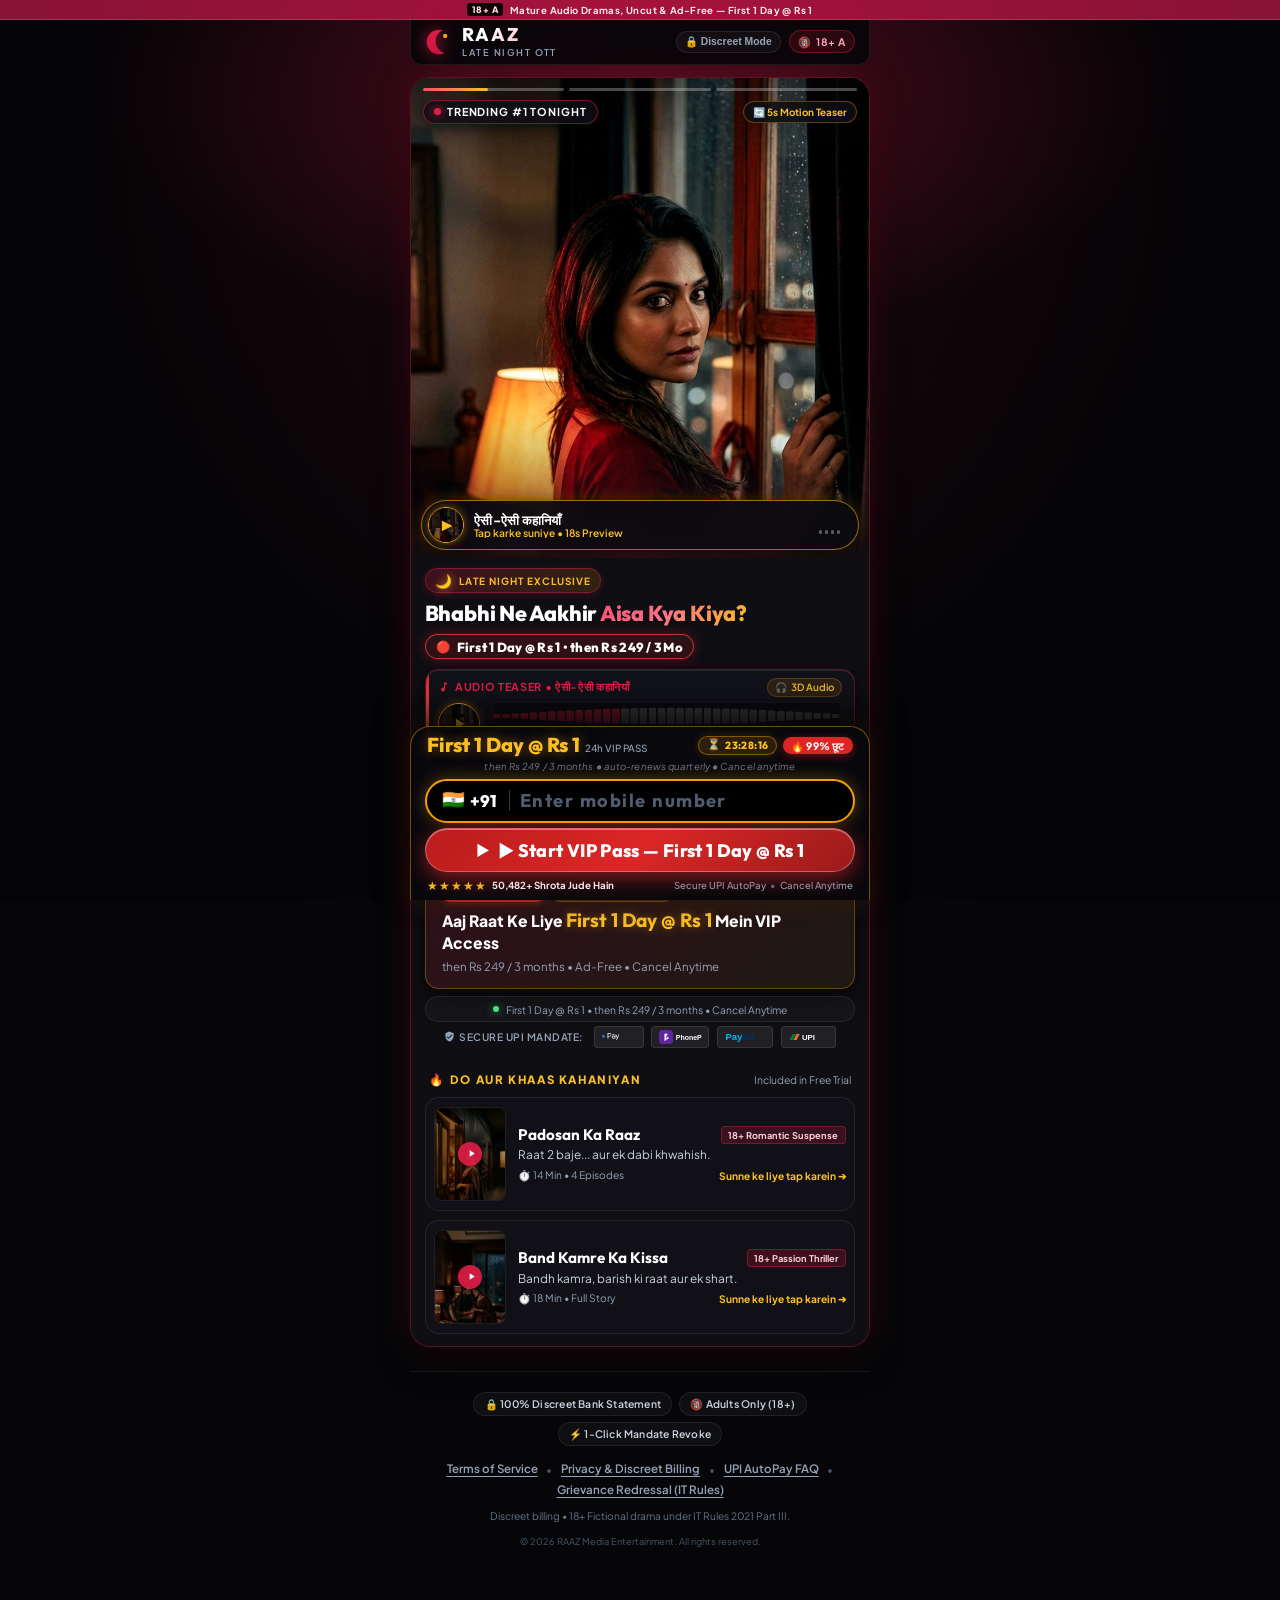
==== index.html @ 1ee5510c "push" ====
<!DOCTYPE html>
<html lang="hi">
<head>
  <meta charset="UTF-8">
  <meta name="viewport" content="width=device-width, initial-scale=1.0, maximum-scale=5.0, user-scalable=yes">
  
  <!-- SEO & Social Metadata -->
  <title>Bhabhi Ne Aakhir Aisa Kya Kiya? | Raaz Late Night OTT — First 1 Day @ Rs 1</title>
  <meta name="description" content="Kuch raaz, kuch romance, aur aise twists jo aapko aakhri pal tak baandh kar rakhein. Late-night adult audio romance & suspense in Hindi. First 1 Day @ Rs 1.">
  <meta name="theme-color" content="#060608">
  <meta name="robots" content="index, follow">
  
  <!-- Preconnect & Fonts -->
  <link rel="preconnect" href="https://fonts.googleapis.com">
  <link rel="preconnect" href="https://fonts.gstatic.com" crossorigin>
  <link href="https://fonts.googleapis.com/css2?family=Outfit:wght@500;600;700;800&family=Plus+Jakarta+Sans:wght@400;500;600;700&display=swap" rel="stylesheet">
  
  <!-- Styles -->
  <link rel="stylesheet" href="css/style.css">
</head>
<body>

  <!-- Ambient Glow Effects -->
  <div class="ambient-glow" aria-hidden="true"></div>

  <!-- Top Statutory Classification Banner (IT Rules 2021 Part III Compliance) -->
  <div class="top-statutory-bar">
    <span class="statutory-tag">18+ A</span>
    <span>Mature Audio Dramas, Uncut & Ad-Free — First 1 Day @ Rs 1</span>
  </div>

  <!-- Top Navigation Bar -->
  <header class="top-nav">
    <a href="#" class="brand-wrapper" aria-label="RAAZ Late Night Home">
      <svg class="brand-icon" viewBox="0 0 32 32" fill="none" xmlns="http://www.w3.org/2000/svg">
        <path d="M16 2C8.268 2 2 8.268 2 16s6.268 14 14 14c2.25 0 4.38-.53 6.27-1.47-5.83-1.63-10.12-6.97-10.12-13.33 0-6.19 4.07-11.43 9.71-13.22C19.89 2.7 17.98 2 16 2z" fill="url(#brandGrad)"/>
        <circle cx="23" cy="9" r="2.5" fill="#f59e0b"/>
        <defs>
          <linearGradient id="brandGrad" x1="2" y1="2" x2="30" y2="30" gradientUnits="userSpaceOnUse">
            <stop stop-color="#e11d48"/>
            <stop offset="1" stop-color="#be123c"/>
          </linearGradient>
        </defs>
      </svg>
      <div class="brand-text">
        <span class="brand-title">RAAZ</span>
        <span class="brand-subtitle">Late Night OTT</span>
      </div>
    </a>

    <div class="nav-badges">
      <button class="badge-discreet" id="btnDiscreetMode" title="Late night privacy toggle">
        <span>🔒 Discreet Mode</span>
      </button>
      <span class="badge-mature">
        <span>🔞</span> 18+ A
      </span>
    </div>
  </header>

  <!-- Main Content Wrapper -->
  <main class="landing-wrapper" id="mainContent">

    <!-- UNIFIED HERO CARD (OPTIMIZED FOR MOBILE PHONE & CENTERED ON DESKTOP) -->
    <div class="hero-card">

      <!-- 3.5s Automatic Crossfade Image Switcher Banner -->
      <div class="hero-slides-container" id="heroSlidesContainer" aria-label="Late Night Stories Preview Reel">
        <!-- Story Progress Bars (Instagram / OTT Story style) -->
        <div class="story-progress-indicators" id="storyProgressIndicators">
          <div class="progress-bar-track" data-slide-index="0" title="Slide 1: Bhabhi Ne Aakhir Aisa Kya Kiya">
            <div class="progress-bar-fill"></div>
          </div>
          <div class="progress-bar-track" data-slide-index="1" title="Slide 2: Padosan Ka Raaz">
            <div class="progress-bar-fill"></div>
          </div>
          <div class="progress-bar-track" data-slide-index="2" title="Slide 3: Band Kamre Ka Kissa">
            <div class="progress-bar-fill"></div>
          </div>
        </div>

        <!-- Slide 0: Bhabhi Ne Aakhir Aisa Kya Kiya? -->
        <div class="hero-slide active" data-slide="0">
          <video class="hero-slide-media" autoplay muted loop playsinline preload="auto" poster="assets/images/hero-slide-1.jpg">
            <source src="assets/videos/slide_1_motion.mp4" type="video/mp4">
            <img src="assets/images/hero-slide-1.jpg" alt="Bhabhi Ne Aakhir Aisa Kya Kiya" class="hero-slide-img slide-hero-1" width="900" height="1600" fetchpriority="high">
          </video>
        </div>

        <!-- Slide 1: Padosan Ka Raaz -->
        <div class="hero-slide" data-slide="1">
          <video class="hero-slide-media" autoplay muted loop playsinline preload="auto" poster="assets/images/hero-slide-2.jpg">
            <source src="assets/videos/slide_2_motion.mp4" type="video/mp4">
            <img src="assets/images/hero-slide-2.jpg" alt="Padosan Ka Raaz" class="hero-slide-img slide-hero-2" width="768" height="1376" loading="lazy">
          </video>
        </div>

        <!-- Slide 2: Band Kamre Ka Kissa -->
        <div class="hero-slide" data-slide="2">
          <video class="hero-slide-media" autoplay muted loop playsinline preload="auto" poster="assets/images/hero-slide-3.jpg">
            <source src="assets/videos/slide_3_motion.mp4" type="video/mp4">
            <img src="assets/images/hero-slide-3.jpg" alt="Band Kamre Ka Kissa" class="hero-slide-img slide-hero-3" width="900" height="1600" loading="lazy">
          </video>
        </div>

        <!-- Multi-layered cinematic vignette (Keeps face clear and bright!) -->
        <div class="hero-vignette"></div>
        <div class="hero-crimson-mist"></div>

        <!-- Floating Status Pill & 5s Preview Badge -->
        <div class="slide-floating-top">
          <div class="floating-status-pill">
            <span class="status-dot-pulse"></span>
            <span class="status-pill-text" id="slideStatusText">TRENDING #1 TONIGHT</span>
          </div>
          <div class="slide-timer-pill">
            <span>🔄 5s Motion Teaser</span>
          </div>
        </div>

        <!-- Dynamic Slide Story Tag -->
        <div class="slide-bottom-tag" id="slideTagPill">
          🌙 Story 1: Bhabhi Ne Aakhir Aisa Kya Kiya?
        </div>

        <!-- Floating Audio Play Button on the Bottom Edge of Hero Image (Instant Above-the-Fold Playback) -->
        <div class="hero-image-play-pill" id="heroImagePlayPill" role="button" tabindex="0" aria-label="Play ऐसी-ऐसी कहानियाँ Audio Teaser">
          <div class="pill-thumb-wrap">
            <img src="assets/images/hero-slide-1.jpg" alt="Story 1 Audio Cover" class="pill-thumb-img" id="heroPlayThumbImg">
            <span class="pill-play-icon" id="heroPlayIcon">▶</span>
          </div>
          <div class="pill-info">
            <span class="pill-title">ऐसी-ऐसी कहानियाँ</span>
            <span class="pill-action-text" id="heroPlayActionText">Tap karke suniye &bull; 18s Preview</span>
          </div>
          <div class="pill-soundwave-bars" id="pillSoundwaveBars" aria-hidden="true">
            <span class="bar bar-1"></span>
            <span class="bar bar-2"></span>
            <span class="bar bar-3"></span>
            <span class="bar bar-4"></span>
          </div>
        </div>

        <!-- Invisible Tap Zones for Prev / Next Story Navigation -->
        <button class="slide-tap-zone zone-left" id="slideTapPrev" aria-label="Previous story slide"></button>
        <button class="slide-tap-zone zone-right" id="slideTapNext" aria-label="Next story slide"></button>
      </div>

        <!-- Hero Content Section -->
        <section class="hero-content" aria-labelledby="heroHeadline">
          
          <!-- Small Badge -->
          <div class="late-night-badge">
            <span class="badge-moon-icon">🌙</span>
            <span>LATE NIGHT EXCLUSIVE</span>
          </div>

          <!-- Headline -->
          <h1 class="hero-headline" id="heroHeadline">
            Bhabhi Ne Aakhir <span class="accent-highlight">Aisa Kya Kiya?</span>
          </h1>

          <!-- Red Price Pill Right Below Headline for Instant Urgency -->
          <div class="hero-price-pill-row">
            <span class="hero-price-pill"><span class="pill-dot">🔴</span> First 1 Day @ Rs 1 • then Rs 249 / 3 Mo</span>
          </div>

          <!-- Compact Audio Teaser with Play Button & Waveform -->
          <div class="audio-teaser-widget teaser-attention-pulse" id="audioTeaserWidget">
            <div class="teaser-header-row">
              <div class="teaser-meta-tag">
                <svg width="12" height="12" viewBox="0 0 24 24" fill="currentColor">
                  <path d="M12 3v10.55c-.59-.34-1.27-.55-2-.55-2.21 0-4 1.79-4 4s1.79 4 4 4 4-1.79 4-4V7h4V3h-6z"/>
                </svg>
                <span>AUDIO TEASER • ऐसी-ऐसी कहानियाँ</span>
              </div>
              <div class="teaser-headphones-pill">
                <span>🎧</span> 3D Audio
              </div>
            </div>

            <div class="teaser-controls-row">
              <!-- Synchronized Cover Thumbnail Matching Hero Image -->
              <div class="teaser-cover-art-wrap">
                <img src="assets/images/hero-slide-1.jpg" alt="Episode Cover Art" class="teaser-cover-art" id="teaserCoverArt">
                <button class="btn-play-teaser" id="btnPlayTeaser" aria-label="Play Audio Teaser" title="Play Teaser">
                  <svg viewBox="0 0 24 24" fill="currentColor">
                    <path d="M8 5v14l11-7z"/>
                  </svg>
                </button>
              </div>

              <div class="waveform-area">
                <div class="waveform-canvas-container">
                  <canvas id="waveformCanvas" class="waveform-canvas"></canvas>
                  <div class="progress-seek-overlay" id="progressSeekOverlay"></div>
                </div>
                <div class="time-row">
                  <span class="time-active" id="teaserTimeCurrent">0:00</span>
                  <span>PREVIEW LOCKED @ 0:16</span>
                  <span id="teaserTimeTotal">0:19</span>
                </div>
              </div>
            </div>

            <!-- Synced Dynamic Subtitle / Hinglish Ticker -->
            <div class="teaser-caption-box">
              <p class="teaser-caption-text" id="teaserCaptionText">
                🌙 <em>Play daba kar suniye... aadhi raat ki wo dabi hui dastak...</em>
              </p>
            </div>
          </div>

          <!-- 3-Column Value Strip -->
          <div class="stats-counter-strip">
            <div class="stat-item">
              <span class="stat-number">23+</span>
              <span class="stat-subtext">VIP STORIES</span>
            </div>
            <div class="stat-item">
              <span class="stat-number gold">4.9 ★</span>
              <span class="stat-subtext">USER RATING</span>
            </div>
            <div class="stat-item">
              <span class="stat-number">100%</span>
              <span class="stat-subtext">AD-FREE ALWAYS</span>
            </div>
          </div>

          <!-- Hero VIP Value Banner (Clean, uncluttered, points down to the sticky conversion footer) -->
          <div class="hero-vip-banner" id="heroVipBanner">
            <div class="vip-banner-badge-row">
              <span class="vip-pill-fire">🔥 99% CHHOOT</span>
              <span class="vip-pill-trial">⏳ ENDS IN <strong class="countdown-timer-value">23:47:12</strong></span>
            </div>
            <h2 class="vip-banner-heading">
              Aaj Raat Ke Liye <strong class="vip-gold-price">First 1 Day @ Rs 1</strong> Mein VIP Access
            </h2>
            <p class="vip-banner-sub">
              then Rs 249 / 3 months • Ad-Free • Cancel Anytime
            </p>
          </div>

          <!-- Primary CTA Disclosures Group -->
          <div class="hero-cta-group">
            <!-- Sleek Mandate Trust Strip -->
            <div class="mandate-trust-strip">
              <span class="trust-dot-pulse"></span>
              <span>First 1 Day @ Rs 1 &bull; then Rs 249 / 3 months &bull; Cancel Anytime</span>
            </div>

            <!-- UPI Payment-Method Icons Strip -->
            <div class="upi-trust-row">
              <span class="upi-text-label">
                <svg width="11" height="11" viewBox="0 0 24 24" fill="currentColor">
                  <path d="M12 1L3 5v6c0 5.55 3.84 10.74 9 12 5.16-1.26 9-6.45 9-12V5l-9-4zm-2 16l-4-4 1.41-1.41L10 14.17l6.59-6.59L18 9l-8 8z"/>
                </svg>
                Secure UPI Mandate:
              </span>
              <div class="upi-icons-strip">
                <!-- Google Pay -->
                <span class="upi-brand-badge" title="Google Pay Supported">
                  <svg viewBox="0 0 60 24" fill="none">
                    <path d="M10.8 11.8v2.9h-1.3V5h3.4c.8 0 1.6.3 2.1.9.6.6.9 1.4.9 2.2 0 .9-.3 1.7-.9 2.3-.5.6-1.3.9-2.1.9h-2.1v.5zm0-5.5v4.1h2.2c.5 0 1-.2 1.4-.5.4-.4.6-.8.6-1.4 0-.6-.2-1.1-.6-1.5-.4-.4-.8-.7-1.4-.7h-2.2z" fill="#fff"/>
                    <path d="M19.7 7.5c1 0 1.8.3 2.4.8.6.5.9 1.3.9 2.2v4.2h-1.2v-1h-.1c-.5.8-1.2 1.2-2.1 1.2-.8 0-1.4-.2-2-.7-.5-.5-.8-1.1-.8-1.8 0-.8.3-1.4.9-1.8.6-.5 1.4-.7 2.4-.7.8 0 1.5.2 2 .4v-.3c0-.5-.2-.9-.5-1.2-.4-.3-.8-.5-1.4-.5-.8 0-1.4.3-1.8 1l-1.1-.7c.6-1 1.6-1.6 2.8-1.6zm-1.5 5.1c0 .4.2.7.5.9.3.2.7.4 1.1.4.6 0 1.1-.2 1.5-.6.4-.4.6-.9.6-1.5-.4-.3-1-.5-1.8-.5-.6 0-1.1.1-1.4.4-.3.2-.5.5-.5.9z" fill="#fff"/>
                    <path d="M29.6 7.7l-4.1 9.5h-1.3l1.5-3.3-2.7-6.2h1.4l2 4.7h.1l1.9-4.7h1.2z" fill="#fff"/>
                    <path d="M4.6 10.1c0-.3 0-.6-.1-.9H0v1.8h2.6c-.1.6-.4 1.1-.9 1.5v1.2h1.5c.9-.8 1.4-2.1 1.4-3.6z" fill="#4285F4"/>
                    <path d="M0 13.8v-1.2H-1.5C-2 13.5-3.3 14-4.8 14c-1.5 0-2.8-.5-3.8-1.4L-10 14c1.3 1.3 3.1 2.1 5.2 2.1 2.2 0 4-1 4.8-2.3z" fill="#34A853"/>
                    <path d="M-8.6 12.6c-.3-.8-.4-1.7-.4-2.6 0-.9.1-1.8.4-2.6L-10 6C-10.7 7.3-11 8.8-11 10s.3 2.7 1 4l2.4-1.4z" fill="#FBBC05"/>
                    <path d="M-4.8 6c1.2 0 2.3.4 3.1 1.2L-.3 5.8C-1.5 4.7-3 4-4.8 4c-2.1 0-3.9.8-5.2 2.1l1.4 1.4C-7.6 6.5-6.3 6-4.8 6z" fill="#EA4335"/>
                  </svg>
                </span>

                <!-- PhonePe -->
                <span class="upi-brand-badge" title="PhonePe Supported">
                  <svg viewBox="0 0 62 20" fill="none">
                    <rect width="20" height="20" rx="5" fill="#5f259f"/>
                    <path d="M12.8 5.5l-3.2 4.2h1.8c1.6 0 2.4.6 2.4 1.8 0 1.2-.9 1.9-2.4 1.9H9.6v2.1H7.8V5.5h5zm-3.2 6.4h1.6c.6 0 1-.3 1-.8 0-.5-.4-.8-1-.8H9.6v1.6z" fill="#fff"/>
                    <text x="24" y="14" fill="#fff" font-size="10" font-weight="700" font-family="sans-serif">PhonePe</text>
                  </svg>
                </span>

                <!-- Paytm -->
                <span class="upi-brand-badge" title="Paytm Supported">
                  <svg viewBox="0 0 54 18" fill="none">
                    <text x="2" y="13" fill="#00b9f5" font-size="12" font-weight="800" font-family="sans-serif">Pay</text>
                    <text x="24" y="13" fill="#002e6e" font-size="12" font-weight="800" font-family="sans-serif">tm</text>
                  </svg>
                </span>

                <!-- BHIM UPI -->
                <span class="upi-brand-badge" title="BHIM UPI Supported">
                  <svg viewBox="0 0 52 18" fill="none">
                    <path d="M2 13l4-8h4l-4 8H2z" fill="#097939"/>
                    <path d="M7 13l4-8h4l-4 8H7z" fill="#ed7524"/>
                    <text x="18" y="13" fill="#fff" font-size="10" font-weight="800" font-family="sans-serif">UPI</text>
                  </svg>
                </span>
              </div>
            </div>
          </div>

          <!-- Minimal Story Previews (Placed right here for compact mobile view) -->
          <section class="stories-minimal-section" aria-label="Late night stories previews">
            <div class="section-eyebrow-row">
              <span class="section-eyebrow">
                <span>🔥</span> DO AUR KHAAS KAHANIYAN
              </span>
              <span class="section-subtag">Included in Free Trial</span>
            </div>

            <div class="story-cards-grid">
              
              <!-- Story Card 1: Padosan Ka Raaz -->
              <article class="story-card-compact" data-slide-index="1" data-story-title="Padosan Ka Raaz" data-teaser-line="Raat 2 baje... aur ek dabi khwahish." data-open-checkout>
                <div class="story-thumb-wrap">
                  <picture>
                    <source srcset="assets/images/hero-slide-2.webp" type="image/webp">
                    <img src="assets/images/hero-slide-2.jpg" alt="Padosan Ka Raaz Cover" class="story-thumb-img" width="120" height="160" loading="lazy">
                  </picture>
                  <div class="story-thumb-play">
                    <span class="thumb-play-icon">
                      <svg viewBox="0 0 24 24"><path d="M8 5v14l11-7z"/></svg>
                    </span>
                  </div>
                </div>

                <div class="story-card-body">
                  <div class="story-card-header-line">
                    <h2 class="story-card-title">Padosan Ka Raaz</h2>
                    <span class="story-card-pill">18+ Romantic Suspense</span>
                  </div>
                  <p class="story-card-desc">
                    Raat 2 baje... aur ek dabi khwahish.
                  </p>
                  <div class="story-card-meta">
                    <span>⏱️ 14 Min • 4 Episodes</span>
                    <span class="story-unlock-hint">Sunne ke liye tap karein ➔</span>
                  </div>
                </div>
              </article>

              <!-- Story Card 2: Band Kamre Ka Kissa -->
              <article class="story-card-compact" data-slide-index="2" data-story-title="Band Kamre Ka Kissa" data-teaser-line="Bandh kamra, barish ki raat aur ek shart." data-open-checkout>
                <div class="story-thumb-wrap">
                  <picture>
                    <source srcset="assets/images/hero-slide-3.webp" type="image/webp">
                    <img src="assets/images/hero-slide-3.jpg" alt="Band Kamre Ka Kissa Cover" class="story-thumb-img" width="120" height="160" loading="lazy">
                  </picture>
                  <div class="story-thumb-play">
                    <span class="thumb-play-icon">
                      <svg viewBox="0 0 24 24"><path d="M8 5v14l11-7z"/></svg>
                    </span>
                  </div>
                </div>

                <div class="story-card-body">
                  <div class="story-card-header-line">
                    <h2 class="story-card-title">Band Kamre Ka Kissa</h2>
                    <span class="story-card-pill">18+ Passion Thriller</span>
                  </div>
                  <p class="story-card-desc">
                    Bandh kamra, barish ki raat aur ek shart.
                  </p>
                  <div class="story-card-meta">
                    <span>⏱️ 18 Min • Full Story</span>
                    <span class="story-unlock-hint">Sunne ke liye tap karein ➔</span>
                  </div>
                </div>
              </article>

            </div>
          </section>

        </section>
      </div>

    <!-- Sleek Discretion & Regulatory Footer -->
    <footer class="site-footer">
      <!-- Discreet Assurance Badges -->
      <div class="footer-trust-chips">
        <span class="trust-chip-item">🔒 100% Discreet Bank Statement</span>
        <span class="trust-chip-item">🔞 Adults Only (18+)</span>
        <span class="trust-chip-item">⚡ 1-Click Mandate Revoke</span>
      </div>

      <!-- Clean Legal Links (Click to Open Policy Drawer) -->
      <div class="footer-links">
        <button type="button" class="footer-legal-btn" data-open-legal="terms">Terms of Service</button>
        <span class="footer-sep">•</span>
        <button type="button" class="footer-legal-btn" data-open-legal="privacy">Privacy & Discreet Billing</button>
        <span class="footer-sep">•</span>
        <button type="button" class="footer-legal-btn" data-open-legal="mandate">UPI AutoPay FAQ</button>
        <span class="footer-sep">•</span>
        <button type="button" class="footer-legal-btn" data-open-legal="grievance">Grievance Redressal (IT Rules)</button>
      </div>

      <p class="footer-disclaimer-text">
        Discreet billing &bull; 18+ Fictional drama under IT Rules 2021 Part III.
      </p>
      <p class="footer-copyright-text">
        &copy; 2026 RAAZ Media Entertainment. All rights reserved.
      </p>
    </footer>

  </main>

  <!-- ==========================================================================
       STICKY MOBILE CTA BAR
       Presents ₹1 offer + instant unlock button without obscuring mobile UI
       ========================================================================== -->
  <!-- ==========================================================================
       STICKY MOBILE CONVERSION FOOTER (Matches Reference Screenshot)
       Fixed docked at bottom, gold phone input, crimson CTA button,
       and subtle legally-compliant auto-renewal disclosure
       ========================================================================== -->
  <aside class="sticky-mobile-bar" id="stickyMobileBar" aria-label="Quick Pass Checkout">
    <!-- Row 1: Offer Headline Highlighting First 1 Day @ Rs 1 + Urgency Countdown -->
    <div class="sticky-bar-topline">
      <div class="sticky-offer-left">
        <span class="sticky-offer-title"><strong class="price-highlight-gold">First 1 Day @ Rs 1</strong> <span class="trial-tag">24h VIP PASS</span></span>
      </div>
      <div class="sticky-urgency-right">
        <span class="sticky-countdown-pill" title="Offer expires at midnight">
          <span class="timer-flame">⏳</span> <span class="countdown-timer-value">23:47:12</span>
        </span>
        <span class="sticky-badge-discount">🔥 99% छूट</span>
      </div>
    </div>

    <!-- Row 2: Subtle Legal Auto-Renewal Subtext (Matches Myuze TV Screenshot) -->
    <div class="sticky-legal-sub">
      <em>then Rs 249 / 3 months &bull; auto-renews quarterly &bull; Cancel anytime</em>
    </div>

    <!-- Row 3: Big Eye-Catching Gold-Bordered Phone Number Input -->
    <div class="sticky-phone-group" id="phoneInputGroup">
      <div class="sticky-country-pill">
        <span class="flag-icon">🇮🇳</span>
        <span class="code-text">+91</span>
      </div>
      <input 
        type="tel" 
        id="mobileNumberInput" 
        class="sticky-phone-field" 
        placeholder="Enter mobile number" 
        maxlength="11" 
        inputmode="numeric" 
        autocomplete="tel"
        aria-label="10-digit Mobile Number"
      >
      <span class="phone-valid-checkmark" id="phoneValidCheckmark" aria-hidden="true">✓</span>
    </div>
    <div class="phone-hint-msg" id="phoneHintMsg" role="alert" style="display: none;"></div>

    <!-- Row 4: Big Prominent Crimson CTA Pill Button -->
    <button class="sticky-btn-cta" id="primaryCtaBtn" data-story-title="VIP Pass — First 1 Day @ Rs 1" aria-label="Start VIP Pass 1 Rupee Today">
      <span class="cta-play-arrow">▶</span>
      <span class="cta-main-text">▶ Start VIP Pass — First 1 Day @ Rs 1</span>
    </button>

    <!-- Row 5: Trust & Social Proof Guarantee -->
    <div class="sticky-trust-row">
      <div class="trust-stars-left">
        <span class="stars-gold">★★★★★</span>
        <span><strong id="liveSocialCounter">50,482</strong>+ Shrota Jude Hain</span>
      </div>
      <div class="trust-secure-right">
        <span>Secure UPI AutoPay</span>
        <span class="trust-dot">•</span>
        <span>Cancel Anytime</span>
      </div>
    </div>
  </aside>

  <!-- ==========================================================================
       CHECKOUT MODAL (Exact Myuze TV High-Converting Style)
       Clear disclosures, 3-months plan @ Rs 249, First 1 day @ Rs 1
       ========================================================================== -->
  <div class="checkout-modal-backdrop" id="checkoutModal" role="dialog" aria-modal="true" aria-labelledby="modalHeading">
    <div class="checkout-sheet myuze-style-sheet" id="checkoutSheet">
      
      <!-- Modal Header -->
      <div class="modal-header myuze-modal-header">
        <div class="modal-title-group">
          <span class="myuze-eyebrow-red">ALMOST THERE</span>
          <h3 id="modalHeading" class="myuze-headline-white">Finish quickly to enjoy.</h3>
          <span class="myuze-story-target" id="checkoutStoryTarget">Includes: "Bhabhi Ne Aakhir Aisa Kya Kiya?" + All 23 VIP Stories</span>
          <span class="myuze-linked-mobile" id="checkoutUserMobile" style="display:none;"></span>
        </div>
        <button class="btn-close-modal" data-close-checkout aria-label="Close Checkout">&times;</button>
      </div>

      <!-- Form View -->
      <form class="checkout-form-view" id="mandateCheckoutForm" style="display: flex; flex-direction: column; gap: 1rem;">
        
        <!-- Myuze Style Plan Card -->
        <div class="myuze-plan-card">
          <div class="myuze-plan-tag">3 MONTHS PLAN</div>
          <div class="myuze-plan-price-hero">First 1 day @ Rs 1</div>
          <ul class="myuze-features-list">
            <li>
              <span class="feature-check-icon">✔</span>
              <span>23+ VIP audio stories, 48 full episodes</span>
            </li>
            <li>
              <span class="feature-check-icon">✔</span>
              <span>100% ad-free, 3D high-tension audio</span>
            </li>
            <li>
              <span class="feature-check-icon">✔</span>
              <span>Cancel anytime, no lock-in</span>
            </li>
          </ul>
        </div>

        <!-- Pay With UPI Section -->
        <div class="myuze-upi-section">
          <div class="myuze-section-heading">
            <span class="upi-header-title">PAY WITH UPI</span>
            <span class="upi-header-subtitle">↓ Tap an app below to subscribe instantly</span>
          </div>

          <!-- Modern UPI App Tiles (PhonePe Popular, Paytm, GPay, Cred, BHIM) -->
          <div class="myuze-upi-grid">
            
            <!-- PhonePe (POPULAR) -->
            <label class="myuze-app-tile popular-tile" for="upi_phonepe">
              <input type="radio" name="selected_upi_app" id="upi_phonepe" value="phonepe" class="upi-app-radio" checked>
              <div class="tile-inner">
                <span class="tile-badge-popular">POPULAR</span>
                <div class="tile-icon-box phonepe-bg">
                  <svg viewBox="0 0 24 24" width="22" height="22">
                    <path d="M15 7l-4 5h2c2 0 3 .8 3 2.2 0 1.5-1.1 2.3-3 2.3h-2v2.5H9V7h6z" fill="#fff"/>
                  </svg>
                </div>
                <span class="tile-app-name">PhonePe</span>
              </div>
            </label>

            <!-- Paytm -->
            <label class="myuze-app-tile" for="upi_paytm">
              <input type="radio" name="selected_upi_app" id="upi_paytm" value="paytm" class="upi-app-radio">
              <div class="tile-inner">
                <div class="tile-icon-box paytm-bg">
                  <span style="font-size: 8px; font-weight: 900; color: #00b9f5; letter-spacing: -0.5px;">PAYTM</span>
                </div>
                <span class="tile-app-name">Paytm</span>
              </div>
            </label>

            <!-- Google Pay -->
            <label class="myuze-app-tile" for="upi_gpay">
              <input type="radio" name="selected_upi_app" id="upi_gpay" value="gpay" class="upi-app-radio">
              <div class="tile-inner">
                <div class="tile-icon-box gpay-bg">
                  <svg viewBox="0 0 24 24" width="20" height="20">
                    <path d="M12 2C6.48 2 2 6.48 2 12s4.48 10 10 10 10-4.48 10-10S17.52 2 12 2zm1 14h-2v-2h2v2zm0-4h-2V7h2v5z" fill="#4285F4"/>
                  </svg>
                </div>
                <span class="tile-app-name">Google Pay</span>
              </div>
            </label>

            <!-- Cred -->
            <label class="myuze-app-tile" for="upi_cred">
              <input type="radio" name="selected_upi_app" id="upi_cred" value="cred" class="upi-app-radio">
              <div class="tile-inner">
                <div class="tile-icon-box cred-bg">
                  <span style="font-size: 9px; font-weight: 800; color: #fff;">CRED</span>
                </div>
                <span class="tile-app-name">Cred</span>
              </div>
            </label>

            <!-- BHIM -->
            <label class="myuze-app-tile" for="upi_bhim">
              <input type="radio" name="selected_upi_app" id="upi_bhim" value="bhim" class="upi-app-radio">
              <div class="tile-inner">
                <div class="tile-icon-box bhim-bg">
                  <span style="font-size: 9px; font-weight: 800; color: #f97316;">BHIM</span>
                </div>
                <span class="tile-app-name">BHIM</span>
              </div>
            </label>

          </div>
        </div>

        <!-- Or Pay With UPI ID Section -->
        <div class="myuze-vpa-section">
          <div class="vpa-divider-row">
            <span>OR PAY WITH UPI ID</span>
          </div>
          <div class="myuze-vpa-row">
            <input 
              type="text" 
              placeholder="yourname@bank" 
              id="customUpiIdInput"
              class="myuze-vpa-input"
            >
            <button type="submit" class="btn-myuze-subscribe" id="btnAuthorizeMandate">
              Subscribe
            </button>
          </div>
          <p class="vpa-hint-text">We send a request to your UPI app. Approve it to subscribe.</p>
        </div>

        <!-- Mandatory Mandate Consent Checkbox -->
        <label class="mandate-checkbox-row" for="mandateConsentCheckbox" style="margin-top: -0.25rem;">
          <input type="checkbox" id="mandateConsentCheckbox" checked required>
          <span>Main 24 ghante ke ₹1 introductory access aur uske baad ₹249 har 3 mahine ki automatic renewal mandate sharton se sehmat hoon. Kisi bhi waqt 1-click cancel kiya ja sakta hai.</span>
        </label>

        <!-- Security & Legal Auto-Renewal Footer (Matching Screenshot) -->
        <div class="myuze-modal-footer">
          <div class="encrypted-trust-row">
            <svg width="13" height="13" viewBox="0 0 24 24" fill="#4ade80">
              <path d="M12 1L3 5v6c0 5.55 3.84 10.74 9 12 5.16-1.26 9-6.45 9-12V5l-9-4zm-2 16l-4-4 1.41-1.41L10 14.17l6.59-6.59L18 9l-8 8z"/>
            </svg>
            <span>256-bit encrypted • Safe & Secure Payment</span>
          </div>
          <div class="auto-renewal-notice">
            Auto renews at Rs 249 / 3 Months • Cancel anytime
          </div>
        </div>

      </form>

      <!-- Simulated Success / Production Integration Notice View -->
      <div class="checkout-success-view" id="checkoutSuccessView">
        <div class="success-icon-badge">✓</div>
        <h4 class="success-headline">Mandate Authorization Simulated</h4>
        <p class="success-explanation">
          Yeh ek <strong>checkout placeholder</strong> hai. Real production environment mein, user ko unke chune hue UPI app (<span id="simulatedAppText" style="color:var(--gold-400); font-weight:700;">PhonePe</span>) par bhej kar ₹1 ka First 1 Day NPCI AutoPay mandate register karwaya jaata hai.
        </p>
        <div style="background:rgba(255,255,255,0.04); border:1px solid rgba(255,255,255,0.1); border-radius:8px; padding:0.75rem; width:100%; text-align:left; font-size:0.75rem;">
          <div style="color:#4ade80; font-weight:700; margin-bottom:4px;">Ready for Gateway Integration:</div>
          <div style="color:#cbd5e1;">• Razorpay UPI Subscriptions / Cashfree Subscriptions API ready</div>
          <div style="color:#cbd5e1;">• First 1 day @ Rs 1 token authentication</div>
          <div style="color:#cbd5e1;">• Recurring cycle: Rs 249 / 3 months quarterly mandate</div>
        </div>
        <button type="button" class="btn-demo-finish" data-close-checkout>Theek Hai (Close)</button>
      </div>

    </div>
  </div>

  <!-- ==========================================================================
       LEGAL POLICIES & STATUTORY REGULATORY MODAL (Drawer / Popup)
       Keeps main landing page ultra-clean while providing 100% legal compliance
       ========================================================================== -->
  <div class="legal-modal-backdrop" id="legalModal" role="dialog" aria-modal="true" aria-labelledby="legalModalTitle">
    <div class="legal-sheet" id="legalSheet">
      
      <!-- Drawer Header -->
      <div class="legal-header">
        <h3 id="legalModalTitle" class="legal-title">Legal & Regulatory Disclosures</h3>
        <button class="btn-close-legal" data-close-legal aria-label="Close Legal Window">&times;</button>
      </div>

      <!-- Tab Navigation Switcher -->
      <div class="legal-nav-tabs" role="tablist">
        <button type="button" class="legal-tab-btn active" data-tab-target="tab-terms" role="tab" aria-selected="true">Terms of Service</button>
        <button type="button" class="legal-tab-btn" data-tab-target="tab-privacy" role="tab" aria-selected="false">Privacy & Discreet Billing</button>
        <button type="button" class="legal-tab-btn" data-tab-target="tab-mandate" role="tab" aria-selected="false">UPI AutoPay FAQ</button>
        <button type="button" class="legal-tab-btn" data-tab-target="tab-grievance" role="tab" aria-selected="false">Grievance Officer (IT Rules)</button>
      </div>

      <!-- Tab Contents Container -->
      <div class="legal-body-content">
        
        <!-- Pane 1: Terms of Service & AutoPay -->
        <div class="legal-pane active" id="tab-terms" role="tabpanel">
          <h4 class="legal-section-h4">Subscription & AutoPay Terms</h4>
          <p>By subscribing to RAAZ Late Night VIP, you accept these terms:</p>
          <ul class="legal-list">
            <li><strong>Introductory Access:</strong> ₹0 is charged today for 24 hours of instant, unlimited 1-Day Free Trial access to all late-night romantic suspense audio fiction episodes.</li>
            <li><strong>Automatic Renewal Mandate:</strong> Following the 24-hour introductory free trial, your access will automatically renew at <strong>₹249 every 3 months (quarterly)</strong> under your authorized NPCI UPI AutoPay mandate.</li>
            <li><strong>Pre-Debit SMS Notice:</strong> In strict compliance with Reserve Bank of India (RBI) e-mandate guidelines, an SMS notification is dispatched to your registered mobile number 24 hours prior to each recurring debit.</li>
            <li><strong>1-Click Revocation:</strong> You can revoke or pause your UPI AutoPay mandate at any time directly through your UPI application (Google Pay, PhonePe, Paytm, BHIM) or bank portal with zero exit fees or penalties.</li>
            <li><strong>Age Requirement:</strong> This platform is exclusively intended for consenting adults (18 years of age or older). Fictional romantic drama entertainment only.</li>
          </ul>
        </div>

        <!-- Pane 2: Privacy Policy & Discreet Billing -->
        <div class="legal-pane" id="tab-privacy" role="tabpanel" style="display: none;">
          <h4 class="legal-section-h4">Privacy & 100% Discreet Billing Guarantee</h4>
          <p>We respect your privacy and confidentiality above all else:</p>
          <ul class="legal-list">
            <li><strong>Discreet Bank Descriptor:</strong> Your bank account statement, credit card bill, and UPI transaction history will display a neutral, generic merchant descriptor (such as <code>RAAZ-DIGITAL</code> or <code>DIGITAL-SERVICES</code>). No story titles, adult keywords, or romantic descriptions are ever sent to banking records.</li>
            <li><strong>Data Protection:</strong> We adhere to the Information Technology (Reasonable Security Practices and Procedures and Sensitive Personal Data or Information) Rules, 2011. Your mobile number is encrypted using 256-bit AES encryption.</li>
            <li><strong>Zero Third-Party Sharing:</strong> We do not sell, rent, or distribute personal information or listening records to advertisers or third parties.</li>
            <li><strong>Session Confidentiality:</strong> Audio playback history and listening progression remain private to your device.</li>
          </ul>
        </div>

        <!-- Pane 3: UPI AutoPay Mandate FAQ -->
        <div class="legal-pane" id="tab-mandate" role="tabpanel" style="display: none;">
          <h4 class="legal-section-h4">UPI AutoPay Mandate FAQ</h4>
          <div class="faq-item">
            <strong>Q: Why does the initial payment say ₹0 Today?</strong>
            <p>₹0 is an introductory 1-Day Free Trial that activates your 24-hour VIP access pass and authenticates your UPI app for recurring membership under NPCI AutoPay rules.</p>
          </div>
          <div class="faq-item">
            <strong>Q: How do I cancel the auto-renewal mandate?</strong>
            <p>You can cancel in 30 seconds directly from your UPI app:</p>
            <ol style="padding-left: 1.1rem; margin-top: 4px; font-size: 0.74rem;">
              <li>Open Google Pay / PhonePe / Paytm.</li>
              <li>Tap your <strong>Profile Icon</strong> &rarr; <strong>AutoPay / Mandates</strong>.</li>
              <li>Select <strong>RAAZ VIP</strong> and tap <strong>Cancel AutoPay / Remove</strong>.</li>
              <li>Confirm with your UPI PIN. The mandate is immediately revoked and no further charges will occur.</li>
            </ol>
          </div>
          <div class="faq-item">
            <strong>Q: Will I be notified before I am charged ₹249?</strong>
            <p>Yes. Per RBI mandate guidelines, your bank sends you an official SMS notification 24 hours before the quarterly renewal of ₹249 is debited.</p>
          </div>
        </div>

        <!-- Pane 4: Grievance Officer & Statutory IT Rules -->
        <div class="legal-pane" id="tab-grievance" role="tabpanel" style="display: none;">
          <h4 class="legal-section-h4">Statutory Disclosures & Grievance Redressal</h4>
          <div class="compliance-box-modal">
            <p><strong>IT Rules 2021 Self-Classification:</strong> All content hosted on RAAZ is self-classified as <strong>"A" (Adults 18+ Only)</strong> under Part III of the Information Technology (Intermediary Guidelines and Digital Media Ethics Code) Rules, 2021.</p>
            <p><strong>Statutory Non-Obscenity Statement:</strong> Content consists of creative fictional dramatic voice stories adhering strictly to Section 67 & 67A of the Information Technology Act 2000 and the Indecent Representation of Women (Prohibition) Act 1986. No explicit pornographic visuals are hosted.</p>
            <div style="margin-top: 8px; padding-top: 8px; border-top: 1px solid rgba(255,255,255,0.1);">
              <p><strong>Resident Grievance Officer (Rule 11):</strong></p>
              <p>Name: <strong>Mr. Vikramaditya Sharma</strong></p>
              <p>Designation: Grievance Redressal Officer</p>
              <p>Email: <a href="mailto:grievance@raazmedia.in" style="color:var(--gold-400);">grievance@raazmedia.in</a></p>
              <p style="font-size:0.7rem; color:#94a3b8; margin-top:4px;">All complaints are acknowledged within 24 hours and addressed within 15 days in strict compliance with the statutory grievance redressal mechanism.</p>
            </div>
          </div>
        </div>

      </div>

      <!-- Modal Footer Action -->
      <div class="legal-footer-bar">
        <button type="button" class="btn-close-legal-sheet" data-close-legal>Theek Hai (Close)</button>
      </div>

    </div>
  </div>

  <!-- Exit-Intent / Scroll-Up Nudge Toast -->
  <aside class="exit-intent-toast" id="exitIntentToast" role="alert" aria-live="polite">
    <div class="exit-toast-content">
      <div class="exit-toast-icon">⚡</div>
      <div class="exit-toast-text">
        <strong class="exit-toast-title">Aaj raat ke liye 1 Day FREE Trial — ₹0 Aaj</strong>
        <span class="exit-toast-sub">then ₹249 / 3 months &bull; Cancel anytime</span>
      </div>
      <button type="button" class="exit-toast-btn" id="btnExitToastAction">₹0 Unlock</button>
      <button type="button" class="exit-toast-close" id="btnExitToastClose" aria-label="Dismiss offer">&times;</button>
    </div>
  </aside>

  <!-- Scripts -->
  <script src="js/hero-slider.js"></script>
  <script src="js/audio-player.js"></script>
  <script src="js/checkout.js"></script>
  <script src="js/app.js"></script>
</body>
</html>
---- css/style.css ----
/* ==========================================================================
   RAAZ LATE NIGHT OTT - MODERN CINEMATIC DESIGN SYSTEM
   Dark, sensual, mysterious romantic suspense theme
   Mobile-first architecture, fits almost entirely above the fold
   ========================================================================== */

:root {
  --bg-deep: #060608;
  --bg-surface: #0e0e13;
  --bg-card: rgba(18, 18, 24, 0.82);
  --bg-card-hover: rgba(28, 28, 38, 0.9);
  --bg-glass: rgba(14, 14, 20, 0.75);

  --crimson-500: #e11d48;
  --crimson-600: #be123c;
  --crimson-700: #9f1239;
  --crimson-800: #881337;
  --crimson-glow: rgba(225, 29, 72, 0.4);
  --crimson-subtle: rgba(225, 29, 72, 0.12);

  --gold-400: #fbbf24;
  --gold-500: #f59e0b;
  --gold-600: #d97706;
  --gold-glow: rgba(245, 158, 11, 0.28);
  --gold-subtle: rgba(245, 158, 11, 0.12);

  --text-pure: #ffffff;
  --text-main: #f1f5f9;
  --text-muted: #94a3b8;
  --text-subtle: #64748b;

  --border-subtle: rgba(255, 255, 255, 0.08);
  --border-crimson: rgba(225, 29, 72, 0.35);
  --border-gold: rgba(245, 158, 11, 0.3);

  --font-display: 'Outfit', -apple-system, BlinkMacSystemFont, 'Segoe UI', Roboto, sans-serif;
  --font-body: 'Plus Jakarta Sans', -apple-system, BlinkMacSystemFont, 'Segoe UI', Roboto, sans-serif;

  --radius-sm: 8px;
  --radius-md: 14px;
  --radius-lg: 20px;
  --radius-full: 9999px;

  --shadow-crimson: 0 8px 32px -4px rgba(225, 29, 72, 0.45);
  --shadow-card: 0 16px 40px -10px rgba(0, 0, 0, 0.75);
}

/* Base Reset & Box Sizing */
*, *::before, *::after {
  box-sizing: border-box;
  margin: 0;
  padding: 0;
  -webkit-tap-highlight-color: transparent;
}

html {
  font-size: 16px;
  scroll-behavior: smooth;
  background-color: var(--bg-deep);
  color: var(--text-main);
  font-family: var(--font-body);
  text-rendering: optimizeLegibility;
  -webkit-font-smoothing: antialiased;
  -moz-osx-font-smoothing: grayscale;
}

body {
  min-height: 100vh;
  min-height: 100dvh;
  background-color: var(--bg-deep);
  background-image:
    radial-gradient(ellipse 80% 50% at 50% -20%, rgba(159, 18, 57, 0.25), transparent 70%),
    radial-gradient(circle 600px at 90% 40%, rgba(225, 29, 72, 0.07), transparent 60%),
    radial-gradient(circle 500px at 10% 80%, rgba(245, 158, 11, 0.05), transparent 60%);
  background-attachment: fixed;
  overflow-x: hidden;
  display: flex;
  flex-direction: column;
  position: relative;
}

/* Ambient Grain & Glow Overlay */
.ambient-glow {
  position: fixed;
  inset: 0;
  pointer-events: none;
  z-index: 1;
  background: radial-gradient(circle at 50% 15%, rgba(225, 29, 72, 0.12) 0%, transparent 60%);
}

/* Top Navigation Bar */
.top-nav {
  position: sticky;
  top: 0;
  z-index: 100;
  backdrop-filter: blur(16px);
  -webkit-backdrop-filter: blur(16px);
  background: rgba(6, 6, 8, 0.90);
  border-bottom: 1px solid var(--border-subtle);
  padding: 0.35rem 0.85rem;
  display: flex;
  align-items: center;
  justify-content: space-between;
}

.brand-wrapper {
  display: flex;
  align-items: center;
  gap: 0.6rem;
  text-decoration: none;
}

.brand-icon {
  width: 28px;
  height: 28px;
  filter: drop-shadow(0 0 8px rgba(225, 29, 72, 0.8));
}

.brand-text {
  display: flex;
  flex-direction: column;
}

.brand-title {
  font-family: var(--font-display);
  font-size: 1.15rem;
  font-weight: 800;
  letter-spacing: 0.12em;
  background: linear-gradient(135deg, #ffffff 30%, #fecdd3 60%, var(--gold-400) 100%);
  -webkit-background-clip: text;
  -webkit-text-fill-color: transparent;
  line-height: 1;
}

.brand-subtitle {
  font-size: 0.58rem;
  text-transform: uppercase;
  letter-spacing: 0.16em;
  color: var(--text-muted);
  font-weight: 600;
  margin-top: 2px;
}

.nav-badges {
  display: flex;
  align-items: center;
  gap: 0.5rem;
}

.badge-mature {
  font-size: 0.65rem;
  font-weight: 700;
  letter-spacing: 0.05em;
  padding: 0.22rem 0.55rem;
  border-radius: var(--radius-full);
  background: rgba(225, 29, 72, 0.15);
  border: 1px solid var(--border-crimson);
  color: #fda4af;
  display: flex;
  align-items: center;
  gap: 0.25rem;
}

.badge-discreet {
  font-size: 0.65rem;
  font-weight: 600;
  color: var(--text-muted);
  background: rgba(255, 255, 255, 0.04);
  border: 1px solid var(--border-subtle);
  padding: 0.22rem 0.5rem;
  border-radius: var(--radius-full);
  display: inline-flex;
  align-items: center;
  gap: 0.3rem;
  cursor: pointer;
  transition: all 0.2s ease;
}

.badge-discreet:hover {
  border-color: var(--gold-400);
  color: var(--gold-400);
}

/* Main Container: Mobile First, fits comfortably above the fold */
.landing-wrapper {
  position: relative;
  z-index: 2;
  width: 100%;
  max-width: 460px; /* Optimal mobile phone viewport on all devices */
  margin: 0 auto;
  padding: 0.25rem 0.75rem 11.5rem 0.75rem; /* ample clearance for fixed conversion footer */
  display: flex;
  flex-direction: column;
}

/* Hero Section */
.hero-section {
  display: flex;
  flex-direction: column;
  position: relative;
  margin-top: 0.15rem;
}

/* Mobile Hero Visual Card with integrated backdrop */
.hero-card {
  position: relative;
  border-radius: var(--radius-lg);
  overflow: hidden;
  background: var(--bg-surface);
  border: 1px solid var(--border-crimson);
  box-shadow: var(--shadow-card), 0 0 40px -10px rgba(225, 29, 72, 0.35);
  display: flex;
  flex-direction: column;
}

/* Hero Slides Container: Generous 430px cinematic portrait height for maximum visual viewing & conversion */
.hero-slides-container {
  position: relative;
  width: 100%;
  height: 430px; /* High-impact cinematic portrait height showcasing full character, saree, and romantic mood */
  overflow: hidden;
  background: #000;
  user-select: none;
  -webkit-user-select: none;
}

@media (min-width: 600px) {
  .hero-slides-container {
    height: 480px;
  }
}

/* Individual Slides */
.hero-slide {
  position: absolute;
  inset: 0;
  width: 100%;
  height: 100%;
  opacity: 0;
  visibility: hidden;
  transition: opacity 0.85s cubic-bezier(0.4, 0, 0.2, 1);
  will-change: opacity, transform;
}

.hero-slide.active {
  opacity: 1;
  visibility: visible;
  z-index: 2;
}

.hero-slide-media,
.hero-slide-img {
  width: 100%;
  height: 100%;
  object-fit: cover;
  display: block;
  transform: scale(1);
  transition: transform 6s cubic-bezier(0.25, 1, 0.5, 1);
  filter: contrast(1.06) brightness(1.02);
}

.hero-slide.active .hero-slide-media,
.hero-slide.active .hero-slide-img {
  transform: scale(1.04); /* Subtle cinematic Ken Burns effect */
}

/* Individual Slide Object Positioning for optimal face and body framing */
.hero-slide-img.slide-hero-1,
.hero-slide[data-slide="0"] .hero-slide-media {
  object-position: center 15%; /* Shows full face, eyes, saree, and lamp */
}

.hero-slide-img.slide-hero-2,
.hero-slide[data-slide="1"] .hero-slide-media {
  object-position: center 20%; /* Shows doorway, girl in kurta, and neighbor */
}

.hero-slide-img.slide-hero-3,
.hero-slide[data-slide="2"] .hero-slide-media {
  object-position: center 25%; /* Shows entire couple, heads, eyes, clasped hands */
}

/* Story Progress Indicators (Instagram / OTT Story style) */
.story-progress-indicators {
  position: absolute;
  top: 10px;
  left: 12px;
  right: 12px;
  z-index: 25;
  display: flex;
  gap: 5px;
}

.progress-bar-track {
  flex: 1;
  height: 3px;
  background: rgba(255, 255, 255, 0.28);
  border-radius: 3px;
  overflow: hidden;
  cursor: pointer;
  backdrop-filter: blur(4px);
  -webkit-backdrop-filter: blur(4px);
}

.progress-bar-fill {
  height: 100%;
  width: 0%;
  background: linear-gradient(90deg, #ff4d6d, var(--gold-400));
  border-radius: 3px;
  transition: width 0.08s linear;
}

/* Cinematic Multi-layered Vignette - Face and body are kept 100% clear and luminous! */
.hero-vignette {
  position: absolute;
  inset: 0;
  z-index: 5;
  background: linear-gradient(
    180deg,
    rgba(6, 6, 8, 0.4) 0%,
    rgba(6, 6, 8, 0.05) 15%,
    rgba(6, 6, 8, 0) 70%,
    rgba(14, 14, 19, 0.35) 90%,
    var(--bg-surface) 100%
  );
  pointer-events: none;
}

.hero-crimson-mist {
  position: absolute;
  bottom: 0;
  left: 0;
  right: 0;
  height: 20%;
  z-index: 6;
  opacity: 0.6;
  background: radial-gradient(ellipse at 50% 100%, rgba(225, 29, 72, 0.35) 0%, transparent 75%);
  pointer-events: none;
}

/* Floating Status Pill & Slide Info */
.slide-floating-top {
  position: absolute;
  top: 22px;
  left: 12px;
  right: 12px;
  z-index: 20;
  display: flex;
  justify-content: space-between;
  align-items: center;
  pointer-events: none;
}

.floating-status-pill {
  display: inline-flex;
  align-items: center;
  gap: 0.35rem;
  background: rgba(14, 14, 20, 0.85);
  backdrop-filter: blur(12px);
  -webkit-backdrop-filter: blur(12px);
  padding: 0.28rem 0.65rem;
  border-radius: var(--radius-full);
  border: 1px solid rgba(225, 29, 72, 0.5);
  box-shadow: 0 4px 14px rgba(0, 0, 0, 0.6);
}

.slide-timer-pill {
  display: inline-flex;
  align-items: center;
  gap: 0.3rem;
  font-size: 0.62rem;
  font-weight: 700;
  color: var(--gold-400);
  background: rgba(14, 14, 20, 0.85);
  backdrop-filter: blur(12px);
  -webkit-backdrop-filter: blur(12px);
  padding: 0.25rem 0.55rem;
  border-radius: var(--radius-full);
  border: 1px solid rgba(245, 158, 11, 0.35);
}

/* Slide Bottom Story Tag - hidden so full characters and beds are 100% unobstructed */
.slide-bottom-tag {
  display: none;
}

/* Touch Tap Zones for Story Navigation (leaves bottom 56px exclusively for play pill) */
.slide-tap-zone {
  position: absolute;
  top: 0;
  bottom: 56px;
  z-index: 15;
  background: transparent;
  border: none;
  cursor: pointer;
}

.slide-tap-zone.zone-left {
  left: 0;
  width: 35%;
}

.slide-tap-zone.zone-right {
  right: 0;
  width: 65%;
}

.status-dot-pulse {
  width: 7px;
  height: 7px;
  background-color: var(--crimson-500);
  border-radius: 50%;
  box-shadow: 0 0 8px var(--crimson-500);
  animation: pulse-ring 1.8s infinite;
}

@keyframes pulse-ring {
  0% { transform: scale(0.9); opacity: 0.8; }
  50% { transform: scale(1.3); opacity: 1; box-shadow: 0 0 12px #ff2a5f; }
  100% { transform: scale(0.9); opacity: 0.8; }
}

.status-pill-text {
  font-size: 0.68rem;
  font-weight: 700;
  letter-spacing: 0.08em;
  color: #fff;
  text-transform: uppercase;
}

/* ==========================================================================
   FLOATING AUDIO PLAY PILL (ON BOTTOM EDGE OF HERO IMAGE)
   Positioned right at bottom of image, directly above 'Late Night Exclusive'
   Uses matching image thumbnail and plays authentic audio
   ========================================================================== */
.hero-image-play-pill {
  position: absolute;
  bottom: 8px;
  left: 10px;
  right: 10px;
  z-index: 25;
  display: flex;
  align-items: center;
  gap: 0.65rem;
  padding: 0.35rem 0.75rem 0.35rem 0.35rem;
  background: rgba(10, 10, 16, 0.90);
  backdrop-filter: blur(14px);
  -webkit-backdrop-filter: blur(14px);
  border: 1.5px solid rgba(245, 158, 11, 0.65);
  border-radius: var(--radius-full);
  box-shadow: 0 6px 20px rgba(0, 0, 0, 0.85), 0 0 16px rgba(245, 158, 11, 0.25);
  cursor: pointer;
  transition: transform 0.2s ease, border-color 0.2s ease, box-shadow 0.2s ease;
  user-select: none;
  -webkit-user-select: none;
  outline: none;
}

.hero-image-play-pill:hover,
.hero-image-play-pill:focus-visible {
  border-color: #fbbf24;
  box-shadow: 0 8px 24px rgba(0, 0, 0, 0.9), 0 0 22px rgba(245, 158, 11, 0.45);
  transform: translateY(-1px);
}

.hero-image-play-pill:active {
  transform: scale(0.98);
}

.hero-image-play-pill.playing {
  border-color: #ff4d6d;
  box-shadow: 0 6px 20px rgba(0, 0, 0, 0.85), 0 0 20px rgba(225, 29, 72, 0.45);
}

/* Thumbnail Wrap with Play Icon Overlay */
.pill-thumb-wrap {
  position: relative;
  width: 36px;
  height: 36px;
  flex-shrink: 0;
  border-radius: 50%;
  overflow: hidden;
  border: 1.5px solid #f59e0b;
  box-shadow: 0 0 8px rgba(245, 158, 11, 0.5);
}

.pill-thumb-img {
  width: 100%;
  height: 100%;
  object-fit: cover;
  object-position: center 20%;
  display: block;
}

.pill-play-icon {
  position: absolute;
  inset: 0;
  display: flex;
  align-items: center;
  justify-content: center;
  background: rgba(0, 0, 0, 0.55);
  color: #fbbf24;
  font-size: 0.85rem;
  font-weight: 800;
  padding-left: 2px;
  transition: background 0.2s ease, color 0.2s ease;
}

.hero-image-play-pill.playing .pill-play-icon {
  background: rgba(225, 29, 72, 0.7);
  color: #ffffff;
  font-size: 0.75rem;
  padding-left: 0;
}

/* Pill info */
.pill-info {
  display: flex;
  flex-direction: column;
  justify-content: center;
  flex: 1;
  min-width: 0;
  line-height: 1.15;
}

.pill-title {
  font-size: 0.82rem;
  font-weight: 800;
  color: #ffffff;
  letter-spacing: 0.02em;
  white-space: nowrap;
  overflow: hidden;
  text-overflow: ellipsis;
}

.pill-action-text {
  font-size: 0.64rem;
  font-weight: 600;
  color: #fbbf24;
  white-space: nowrap;
  overflow: hidden;
  text-overflow: ellipsis;
}

.hero-image-play-pill.playing .pill-action-text {
  color: #ff4d6d;
}

/* Pill Soundwave Animated Equalizer Bars */
.pill-soundwave-bars {
  display: flex;
  align-items: flex-end;
  gap: 3px;
  height: 18px;
  padding-right: 0.35rem;
  flex-shrink: 0;
}

.pill-soundwave-bars .bar {
  width: 3px;
  height: 4px;
  background: rgba(255, 255, 255, 0.35);
  border-radius: 2px;
  transition: height 0.15s ease, background-color 0.2s ease;
}

.hero-image-play-pill.playing .pill-soundwave-bars .bar {
  background: linear-gradient(180deg, #ff4d6d, #fbbf24);
  animation: pill-bar-bounce 0.85s ease-in-out infinite alternate;
}

.hero-image-play-pill.playing .pill-soundwave-bars .bar-1 { animation-delay: 0.1s; }
.hero-image-play-pill.playing .pill-soundwave-bars .bar-2 { animation-delay: 0.35s; }
.hero-image-play-pill.playing .pill-soundwave-bars .bar-3 { animation-delay: 0.2s; }
.hero-image-play-pill.playing .pill-soundwave-bars .bar-4 { animation-delay: 0.45s; }

@keyframes pill-bar-bounce {
  0% { height: 4px; }
  100% { height: 18px; }
}

/* Hero Content Block */
.hero-content {
  padding: 0.65rem 0.85rem 0.75rem 0.85rem;
  position: relative;
  z-index: 5;
  background: var(--bg-surface);
  display: flex;
  flex-direction: column;
  gap: 0.45rem;
}

/* Late Night Exclusive Badge */
.late-night-badge {
  align-self: flex-start;
  display: inline-flex;
  align-items: center;
  gap: 0.35rem;
  padding: 0.2rem 0.6rem;
  border-radius: var(--radius-full);
  background: linear-gradient(90deg, rgba(225, 29, 72, 0.22), rgba(245, 158, 11, 0.15));
  border: 1px solid rgba(225, 29, 72, 0.45);
  font-size: 0.62rem;
  font-weight: 700;
  letter-spacing: 0.1em;
  color: var(--gold-400);
  text-transform: uppercase;
  box-shadow: 0 2px 10px rgba(225, 29, 72, 0.2);
}

.badge-moon-icon {
  font-size: 0.85rem;
  filter: drop-shadow(0 0 4px rgba(245, 158, 11, 0.8));
}

/* Headline */
.hero-headline {
  font-family: var(--font-display);
  font-size: 1.35rem;
  font-weight: 800;
  line-height: 1.15;
  letter-spacing: -0.01em;
  color: #ffffff;
  margin: 0;
}

.hero-headline .accent-highlight {
  background: linear-gradient(135deg, #ff4d6d 0%, #fb7185 45%, var(--gold-400) 100%);
  -webkit-background-clip: text;
  -webkit-text-fill-color: transparent;
  display: inline;
  position: relative;
}

/* Red Price Pill Right Below Headline for Instant Urgency */
.hero-price-pill-row {
  display: flex;
  align-items: center;
  margin: 0.1rem 0 0.15rem 0;
}

.hero-price-pill {
  display: inline-flex;
  align-items: center;
  gap: 0.4rem;
  padding: 0.22rem 0.65rem;
  background: rgba(220, 38, 38, 0.16);
  border: 1.5px solid rgba(239, 68, 68, 0.75);
  border-radius: var(--radius-full);
  font-family: var(--font-display);
  font-size: 0.82rem;
  font-weight: 800;
  color: #ffffff;
  letter-spacing: 0.02em;
  box-shadow: 0 0 14px rgba(220, 38, 38, 0.35);
}

.hero-price-pill .pill-dot {
  font-size: 0.72rem;
  line-height: 1;
  animation: pulseDot 1.4s ease-in-out infinite;
}

@keyframes pulseDot {
  0%, 100% { transform: scale(1); opacity: 1; }
  50% { transform: scale(1.3); opacity: 0.7; }
}

/* Subheadline */
.hero-subheadline {
  font-size: 0.78rem;
  line-height: 1.3;
  color: #cbd5e1;
  font-weight: 400;
  margin: 0;
}

/* ==========================================================================
   COMPACT AUDIO TEASER WIDGET
   Interactive Web Audio API playback + Live animated waveform
   ========================================================================== */
@keyframes teaserAttentionPulse {
  0%, 100% {
    border-color: rgba(225, 29, 72, 0.4);
    box-shadow: inset 0 1px 0 rgba(255, 255, 255, 0.08), 0 6px 18px rgba(0, 0, 0, 0.4);
  }
  50% {
    border-color: rgba(245, 158, 11, 0.85);
    box-shadow: 0 0 20px 2px rgba(225, 29, 72, 0.5), inset 0 1px 0 rgba(255, 255, 255, 0.2), 0 8px 24px rgba(245, 158, 11, 0.25);
  }
}

.audio-teaser-widget {
  background: rgba(18, 18, 26, 0.95);
  border: 1px solid rgba(225, 29, 72, 0.35);
  border-radius: var(--radius-md);
  padding: 0.5rem 0.75rem;
  display: flex;
  flex-direction: column;
  gap: 0.35rem;
  position: relative;
  overflow: hidden;
  box-shadow: inset 0 1px 0 rgba(255, 255, 255, 0.08), 0 6px 18px rgba(0, 0, 0, 0.4);
  transition: border-color 0.3s ease, box-shadow 0.3s ease;
}

.audio-teaser-widget.teaser-attention-pulse {
  animation: teaserAttentionPulse 2.4s ease-in-out infinite;
}

.audio-teaser-widget::before {
  content: '';
  position: absolute;
  top: 0;
  left: 0;
  width: 3px;
  height: 100%;
  background: linear-gradient(180deg, var(--crimson-500), var(--gold-500));
}

.teaser-header-row {
  display: flex;
  align-items: center;
  justify-content: space-between;
}

.teaser-meta-tag {
  display: flex;
  align-items: center;
  gap: 0.35rem;
  font-size: 0.68rem;
  font-weight: 700;
  color: var(--crimson-500);
  letter-spacing: 0.06em;
  text-transform: uppercase;
}

.teaser-headphones-pill {
  font-size: 0.62rem;
  font-weight: 600;
  color: var(--gold-400);
  background: rgba(245, 158, 11, 0.12);
  border: 1px solid rgba(245, 158, 11, 0.25);
  padding: 0.15rem 0.45rem;
  border-radius: var(--radius-full);
  display: flex;
  align-items: center;
  gap: 0.25rem;
}

.teaser-controls-row {
  display: flex;
  align-items: center;
  gap: 0.75rem;
}

/* Synchronized Cover Art Wrap matching Hero Cover */
.teaser-cover-art-wrap {
  position: relative;
  width: 42px;
  height: 42px;
  min-width: 42px;
  border-radius: 50%;
  overflow: hidden;
  border: 1.5px solid #f59e0b;
  box-shadow: 0 0 10px rgba(245, 158, 11, 0.4);
  flex-shrink: 0;
}

.teaser-cover-art {
  width: 100%;
  height: 100%;
  object-fit: cover;
  object-position: center 20%;
  display: block;
}

/* Play/Pause Button overlay inside circular cover art */
.btn-play-teaser {
  position: absolute;
  inset: 0;
  width: 100%;
  height: 100%;
  min-width: 100%;
  border-radius: 50%;
  background: rgba(0, 0, 0, 0.5);
  border: none;
  color: #fbbf24;
  display: flex;
  align-items: center;
  justify-content: center;
  cursor: pointer;
  transition: transform 0.2s ease, background-color 0.2s ease, color 0.2s ease;
}

.btn-play-teaser:active {
  transform: scale(0.92);
}

.btn-play-teaser.playing {
  background: rgba(225, 29, 72, 0.65);
  color: #ffffff;
}

.btn-play-teaser svg {
  width: 18px;
  height: 18px;
  fill: currentColor;
  filter: drop-shadow(0 2px 4px rgba(0, 0, 0, 0.7));
}

/* Waveform Canvas & Time */
.waveform-area {
  flex: 1;
  display: flex;
  flex-direction: column;
  gap: 0.25rem;
  position: relative;
}

.waveform-canvas-container {
  width: 100%;
  height: 28px;
  position: relative;
  background: rgba(0, 0, 0, 0.35);
  border-radius: 6px;
  overflow: hidden;
  border: 1px solid rgba(255, 255, 255, 0.05);
}

.waveform-canvas {
  width: 100%;
  height: 100%;
  display: block;
}

.progress-seek-overlay {
  position: absolute;
  top: 0;
  left: 0;
  height: 100%;
  width: 0%;
  background: rgba(225, 29, 72, 0.2);
  pointer-events: none;
  transition: width 0.1s linear;
}

.time-row {
  display: flex;
  justify-content: space-between;
  align-items: center;
  font-size: 0.65rem;
  color: var(--text-muted);
  font-family: monospace;
}

.time-active {
  color: #fda4af;
  font-weight: 600;
}

/* Synced Subtitle Narration Snippet */
.teaser-caption-box {
  background: rgba(0, 0, 0, 0.4);
  border-radius: 6px;
  padding: 0.4rem 0.6rem;
  border-left: 2px solid var(--gold-500);
}

.teaser-caption-text {
  font-size: 0.74rem;
  font-style: italic;
  color: #e2e8f0;
  line-height: 1.35;
  transition: opacity 0.3s ease;
}

/* Top Statutory Age Compliance Bar (IT Rules 2021) */
.top-statutory-bar {
  background: linear-gradient(90deg, #881337 0%, #9f1239 50%, #881337 100%);
  color: #fff;
  font-size: 0.60rem;
  font-weight: 700;
  letter-spacing: 0.04em;
  padding: 2px 0.5rem;
  text-align: center;
  display: flex;
  align-items: center;
  justify-content: center;
  gap: 0.45rem;
  border-bottom: 1px solid rgba(255, 255, 255, 0.15);
  width: 100%;
  min-height: 20px;
}

.statutory-tag {
  background: #000;
  color: #fff;
  padding: 0.05rem 0.3rem;
  border-radius: 3px;
  font-size: 0.55rem;
  font-weight: 800;
}

/* Pre-Play Content Descriptors Tag (Rule 8 of IT Rules 2021) */
.content-descriptors-box {
  background: rgba(255, 255, 255, 0.03);
  border: 1px solid rgba(255, 255, 255, 0.08);
  border-radius: var(--radius-sm);
  padding: 0.22rem 0.55rem;
  font-size: 0.60rem;
  color: var(--text-muted);
  display: flex;
  align-items: center;
  justify-content: space-between;
  gap: 0.5rem;
  margin-top: 0.05rem;
}

.descriptors-label {
  color: var(--gold-400);
  font-weight: 700;
}

/* 3-Column Stats Strip (500+ Audios, 4.9 Rating, Ad-free) */
.stats-counter-strip {
  display: grid;
  grid-template-columns: repeat(3, 1fr);
  gap: 0.5rem;
  padding: 0.55rem 0;
  border-top: 1px solid rgba(255, 255, 255, 0.07);
  border-bottom: 1px solid rgba(255, 255, 255, 0.07);
  text-align: center;
  margin: 0.25rem 0;
}

.stat-item {
  display: flex;
  flex-direction: column;
  align-items: center;
}

.stat-number {
  font-family: var(--font-display);
  font-size: 1.1rem;
  font-weight: 800;
  color: #ffffff;
  line-height: 1.1;
}

.stat-number.gold {
  color: var(--gold-400);
}

.stat-subtext {
  font-size: 0.58rem;
  font-weight: 700;
  color: var(--text-muted);
  letter-spacing: 0.06em;
  text-transform: uppercase;
}

/* Hero VIP Offer Banner (Directs focus to the fixed bottom conversion bar) */
.hero-vip-banner {
  background: linear-gradient(135deg, rgba(225, 29, 72, 0.15) 0%, rgba(245, 158, 11, 0.08) 100%);
  border: 1px solid rgba(245, 158, 11, 0.35);
  border-radius: var(--radius-md);
  padding: 0.85rem 1rem;
  margin-top: 0.45rem;
  box-shadow: 0 8px 24px rgba(0, 0, 0, 0.6), inset 0 1px 0 rgba(255, 255, 255, 0.1);
  display: flex;
  flex-direction: column;
  gap: 0.35rem;
}

.vip-banner-badge-row {
  display: flex;
  align-items: center;
  gap: 0.45rem;
}

.vip-pill-fire {
  background: #dc2626;
  color: #ffffff;
  font-size: 0.62rem;
  font-weight: 800;
  padding: 0.15rem 0.5rem;
  border-radius: var(--radius-full);
  letter-spacing: 0.03em;
  box-shadow: 0 2px 6px rgba(220, 38, 38, 0.4);
}

.vip-pill-trial {
  background: rgba(245, 158, 11, 0.15);
  border: 1px solid rgba(245, 158, 11, 0.35);
  color: #fbbf24;
  font-size: 0.6rem;
  font-weight: 700;
  padding: 0.12rem 0.45rem;
  border-radius: var(--radius-full);
  letter-spacing: 0.04em;
}

.vip-banner-heading {
  font-size: 0.98rem;
  font-weight: 800;
  color: #ffffff;
  line-height: 1.3;
}

.vip-gold-price {
  color: #fbbf24;
  font-family: var(--font-display);
  font-size: 1.2rem;
  text-shadow: 0 0 10px rgba(245, 158, 11, 0.45);
}

.vip-banner-sub {
  font-size: 0.72rem;
  color: #94a3b8;
  line-height: 1.35;
}

/* Big Eye-Catching Gold Phone Input (Exact Match to Reference Screenshot) */
.phone-input-group {
  display: flex;
  align-items: center;
  background: #000000;
  border: 2px solid #f59e0b;
  border-radius: var(--radius-full);
  height: 58px;
  padding: 0 0.85rem;
  box-shadow: 0 0 20px rgba(245, 158, 11, 0.35), inset 0 2px 4px rgba(0, 0, 0, 0.9);
  transition: border-color 0.25s ease, box-shadow 0.25s ease, transform 0.2s ease;
}

.phone-input-group:focus-within {
  border-color: #fbbf24;
  box-shadow: 0 0 28px rgba(245, 158, 11, 0.65), inset 0 2px 4px rgba(0, 0, 0, 0.9);
  transform: translateY(-1px);
}

.phone-input-group.shake-error {
  animation: input-shake 0.45s ease-in-out;
  border-color: #ef4444;
  box-shadow: 0 0 22px rgba(239, 68, 68, 0.6);
}

@keyframes input-shake {
  0%, 100% { transform: translateX(0); }
  20%, 60% { transform: translateX(-6px); }
  40%, 80% { transform: translateX(6px); }
}

.country-code-pill {
  padding: 0 0.85rem 0 0.2rem;
  background: transparent;
  border-right: 1.5px solid rgba(255, 255, 255, 0.22);
  font-size: 1.15rem;
  font-weight: 800;
  color: #ffffff;
  display: flex;
  align-items: center;
  gap: 0.4rem;
  white-space: nowrap;
  font-family: var(--font-display);
}

.country-code-pill .flag-icon {
  font-size: 1.2rem;
  line-height: 1;
}

.phone-number-field {
  flex: 1;
  background: transparent;
  border: none;
  outline: none;
  padding: 0 0.75rem;
  font-size: 1.3rem;
  font-weight: 800;
  color: #ffffff;
  font-family: 'Outfit', monospace, var(--font-display);
  letter-spacing: 0.1em;
  min-width: 0;
}

.phone-number-field::placeholder {
  color: #64748b;
  font-size: 1.25rem;
  letter-spacing: 0.08em;
  font-weight: 700;
  opacity: 0.8;
}

.phone-hint-msg {
  font-size: 0.72rem;
  color: #f87171;
  text-align: center;
  margin-top: -0.3rem;
  font-weight: 600;
  letter-spacing: 0.01em;
}

/* Big Prominent Pill CTA Button (Matches Reference Screenshot) */
.btn-primary-cta {
  width: 100%;
  height: 56px;
  display: flex;
  align-items: center;
  justify-content: center;
  gap: 0.65rem;
  padding: 0 1.5rem;
  font-family: var(--font-display);
  font-size: 1.25rem;
  font-weight: 800;
  letter-spacing: 0.03em;
  color: #ffffff;
  background: linear-gradient(135deg, #b91c1c 0%, #dc2626 50%, #991b1b 100%);
  border: 1px solid rgba(255, 255, 255, 0.3);
  border-radius: var(--radius-full);
  cursor: pointer;
  box-shadow: 0 8px 25px rgba(220, 38, 38, 0.6), inset 0 1px 0 rgba(255, 255, 255, 0.4);
  position: relative;
  overflow: hidden;
  transition: transform 0.2s ease, box-shadow 0.2s ease;
}

.btn-primary-cta::after {
  content: '';
  position: absolute;
  top: -50%;
  left: -60%;
  width: 40%;
  height: 200%;
  background: linear-gradient(
    90deg,
    transparent,
    rgba(255, 255, 255, 0.35),
    transparent
  );
  transform: rotate(25deg);
  animation: shimmer-swipe 3.2s infinite;
}

.btn-primary-cta:hover {
  transform: translateY(-2px);
  box-shadow: 0 12px 35px rgba(220, 38, 38, 0.8), 0 0 20px rgba(245, 158, 11, 0.35);
}

.btn-primary-cta:active {
  transform: scale(0.98);
}

.btn-primary-cta .cta-play-arrow {
  font-size: 1.05rem;
  line-height: 1;
  color: #ffffff;
}

.btn-primary-cta .cta-main-text {
  font-weight: 800;
  letter-spacing: 0.02em;
}

/* Social Proof Stars & Trust Row (Matches Reference Screenshot) */
.social-proof-row {
  display: flex;
  align-items: center;
  justify-content: space-between;
  padding: 0 0.2rem;
  font-size: 0.68rem;
  color: #cbd5e1;
  white-space: nowrap;
}

.social-proof-row .proof-left {
  display: flex;
  align-items: center;
  gap: 0.35rem;
  font-weight: 700;
  color: #ffffff;
}

.social-proof-row .stars-gold {
  color: #fbbf24;
  font-size: 0.78rem;
  letter-spacing: 1px;
}

.social-proof-row .proof-right {
  display: flex;
  align-items: center;
  gap: 0.3rem;
  color: #94a3b8;
  font-size: 0.64rem;
  font-weight: 500;
}

.social-proof-row .proof-sep {
  opacity: 0.6;
}

/* Sleek Mandate Trust Strip */
.mandate-trust-strip {
  display: flex;
  align-items: center;
  justify-content: center;
  gap: 0.45rem;
  font-size: 0.64rem;
  color: #94a3b8;
  padding: 0.35rem 0.65rem;
  background: rgba(255, 255, 255, 0.03);
  border: 1px solid rgba(255, 255, 255, 0.08);
  border-radius: var(--radius-full);
  text-align: center;
}

.trust-dot-pulse {
  width: 6px;
  height: 6px;
  border-radius: 50%;
  background: #4ade80;
  box-shadow: 0 0 8px rgba(74, 222, 128, 0.7);
  flex-shrink: 0;
}

/* Supported UPI Row */
.upi-trust-row {
  display: flex;
  align-items: center;
  justify-content: center;
  gap: 0.65rem;
  padding: 0.2rem 0;
  flex-wrap: wrap;
}

.upi-text-label {
  font-size: 0.64rem;
  font-weight: 600;
  color: var(--text-muted);
  text-transform: uppercase;
  letter-spacing: 0.05em;
  display: flex;
  align-items: center;
  gap: 0.25rem;
}

.upi-icons-strip {
  display: flex;
  align-items: center;
  gap: 0.45rem;
}

.upi-brand-badge {
  display: inline-flex;
  align-items: center;
  justify-content: center;
  height: 22px;
  padding: 0.1rem 0.4rem;
  background: rgba(255, 255, 255, 0.08);
  border: 1px solid rgba(255, 255, 255, 0.1);
  border-radius: 4px;
  transition: transform 0.2s ease, border-color 0.2s ease;
}

.upi-brand-badge:hover {
  border-color: rgba(255, 255, 255, 0.3);
  transform: translateY(-1px);
}

.upi-brand-badge svg {
  height: 14px;
  width: auto;
  max-width: 48px;
}

/* ==========================================================================
   MINIMAL STORY PREVIEWS SECTION
   Two compact cinematic cards: "Padosan Ka Raaz" & "Band Kamre Ka Kissa"
   ========================================================================== */
.stories-minimal-section {
  margin-top: 0.9rem;
  display: flex;
  flex-direction: column;
  gap: 0.6rem;
}

.section-eyebrow-row {
  display: flex;
  align-items: center;
  justify-content: space-between;
  padding: 0 0.25rem;
}

.section-eyebrow {
  font-size: 0.72rem;
  font-weight: 800;
  letter-spacing: 0.14em;
  text-transform: uppercase;
  color: var(--gold-400);
  display: flex;
  align-items: center;
  gap: 0.35rem;
}

.section-subtag {
  font-size: 0.65rem;
  color: var(--text-muted);
}

.story-cards-grid {
  display: grid;
  grid-template-columns: 1fr;
  gap: 0.6rem;
}

/* Individual Compact Story Card */
.story-card-compact {
  display: flex;
  align-items: center;
  gap: 0.75rem;
  background: var(--bg-card);
  border: 1px solid var(--border-subtle);
  border-radius: var(--radius-md);
  padding: 0.55rem;
  position: relative;
  overflow: hidden;
  cursor: pointer;
  transition: all 0.25s cubic-bezier(0.16, 1, 0.3, 1);
  text-align: left;
  width: 100%;
}

.story-card-compact:hover {
  background: var(--bg-card-hover);
  border-color: var(--border-crimson);
  transform: translateY(-2px);
  box-shadow: 0 8px 24px -6px rgba(225, 29, 72, 0.2);
}

.story-card-compact:active {
  transform: scale(0.99);
}

.story-thumb-wrap {
  width: 72px;
  height: 94px;
  min-width: 72px;
  border-radius: var(--radius-sm);
  overflow: hidden;
  position: relative;
  background: #000;
  border: 1px solid rgba(255, 255, 255, 0.12);
  flex-shrink: 0;
}

.story-thumb-img {
  width: 100%;
  height: 100%;
  object-fit: cover;
  object-position: top center;
  transition: transform 0.4s ease;
}

.story-card-compact:hover .story-thumb-img {
  transform: scale(1.1);
}

.story-thumb-play {
  position: absolute;
  inset: 0;
  background: rgba(0, 0, 0, 0.38);
  display: flex;
  align-items: center;
  justify-content: center;
}

.thumb-play-icon {
  width: 24px;
  height: 24px;
  background: rgba(225, 29, 72, 0.9);
  border-radius: 50%;
  display: flex;
  align-items: center;
  justify-content: center;
  box-shadow: 0 2px 8px rgba(0, 0, 0, 0.6);
}

.thumb-play-icon svg {
  width: 11px;
  height: 11px;
  fill: #fff;
  margin-left: 2px;
}

.story-card-body {
  flex: 1;
  min-width: 0;
  display: flex;
  flex-direction: column;
  gap: 0.2rem;
}

.story-card-header-line {
  display: flex;
  align-items: center;
  justify-content: space-between;
  gap: 0.5rem;
}

.story-card-title {
  font-family: var(--font-display);
  font-size: 0.95rem;
  font-weight: 700;
  color: #ffffff;
  white-space: nowrap;
  overflow: hidden;
  text-overflow: ellipsis;
}

.story-card-pill {
  font-size: 0.58rem;
  font-weight: 700;
  color: #fecdd3;
  background: rgba(225, 29, 72, 0.2);
  border: 1px solid rgba(225, 29, 72, 0.4);
  padding: 0.12rem 0.4rem;
  border-radius: 4px;
  white-space: nowrap;
}

.story-card-desc {
  font-size: 0.74rem;
  color: #cbd5e1;
  line-height: 1.35;
  display: -webkit-box;
  -webkit-line-clamp: 2;
  -webkit-box-orient: vertical;
  overflow: hidden;
}

.story-card-meta {
  display: flex;
  align-items: center;
  gap: 0.6rem;
  font-size: 0.64rem;
  color: var(--text-muted);
  margin-top: 0.1rem;
}

.story-unlock-hint {
  color: var(--gold-400);
  font-weight: 700;
  margin-left: auto;
  display: flex;
  align-items: center;
  gap: 0.2rem;
}

/* ==========================================================================
   STICKY MOBILE CTA BAR
   Bottom bar with ₹1 offer and instant unlock button
   Properly safe-padded for mobile browser chrome
   ========================================================================== */
.sticky-mobile-bar {
  position: fixed;
  bottom: 0;
  left: 0;
  right: 0;
  z-index: 99;
  background: rgba(9, 9, 13, 0.97);
  backdrop-filter: blur(24px);
  -webkit-backdrop-filter: blur(24px);
  border-top: 1.5px solid rgba(245, 158, 11, 0.45);
  box-shadow: 0 -12px 35px rgba(0, 0, 0, 0.95), 0 0 25px rgba(245, 158, 11, 0.15);
  padding: 0.45rem 0.85rem calc(0.45rem + env(safe-area-inset-bottom, 0px)) 0.85rem;
  display: flex;
  flex-direction: column;
  gap: 0.35rem;
}

/* Header Row: Highlighted ₹1 Price & Red Discount Badge */
.sticky-bar-topline {
  display: flex;
  align-items: center;
  justify-content: space-between;
  padding: 0 0.15rem;
  line-height: 1.1;
}

.sticky-offer-left {
  display: flex;
  align-items: baseline;
  gap: 0.35rem;
}

.sticky-offer-title {
  font-size: 0.78rem;
  color: #cbd5e1;
  font-weight: 600;
}

.price-highlight-gold {
  color: #fbbf24;
  font-family: var(--font-display);
  font-size: 1.25rem;
  font-weight: 800;
  text-shadow: 0 0 12px rgba(245, 158, 11, 0.5);
}

.trial-tag {
  font-size: 0.62rem;
  color: #94a3b8;
  font-weight: 500;
  margin-left: 3px;
}

.sticky-urgency-right {
  display: flex;
  align-items: center;
  gap: 0.35rem;
}

.sticky-countdown-pill {
  display: inline-flex;
  align-items: center;
  gap: 0.25rem;
  background: rgba(245, 158, 11, 0.15);
  border: 1px solid rgba(245, 158, 11, 0.45);
  border-radius: var(--radius-full);
  padding: 0.14rem 0.48rem;
  font-family: var(--font-display);
  font-size: 0.65rem;
  font-weight: 800;
  color: #fbbf24;
  letter-spacing: 0.04em;
  box-shadow: 0 0 10px rgba(245, 158, 11, 0.2);
}

.sticky-countdown-pill .timer-flame {
  font-size: 0.68rem;
}

.sticky-badge-discount {
  background: #dc2626;
  color: #ffffff;
  font-size: 0.64rem;
  font-weight: 800;
  padding: 0.16rem 0.52rem;
  border-radius: var(--radius-full);
  letter-spacing: 0.02em;
  box-shadow: 0 2px 8px rgba(220, 38, 38, 0.45);
}

/* Subtle Legal Auto-Renewal Subtext (RBI Mandate Compliant, De-Emphasized in Italic) */
.sticky-legal-sub {
  font-size: 0.60rem;
  color: #7b8898;
  font-style: italic;
  line-height: 1.25;
  text-align: center;
  font-weight: 400;
  margin: -2px 0 1px 0;
  letter-spacing: 0.01em;
  opacity: 0.88;
}

.sticky-legal-sub em {
  font-style: italic;
}

/* Big Eye-Catching Gold-Bordered Phone Number Input */
.sticky-phone-group {
  display: flex;
  align-items: center;
  background: #000000;
  border: 2px solid #f59e0b;
  border-radius: var(--radius-full);
  height: 44px;
  padding: 0 0.75rem;
  box-shadow: 0 0 16px rgba(245, 158, 11, 0.35), inset 0 2px 4px rgba(0, 0, 0, 0.9);
  transition: border-color 0.25s ease, box-shadow 0.25s ease, transform 0.2s ease;
}

.sticky-phone-group:focus-within {
  border-color: #fbbf24;
  box-shadow: 0 0 24px rgba(245, 158, 11, 0.65), inset 0 2px 4px rgba(0, 0, 0, 0.9);
  transform: translateY(-1px);
}

.sticky-phone-group.shake-error {
  animation: input-shake 0.45s ease-in-out;
  border-color: #ef4444;
  box-shadow: 0 0 22px rgba(239, 68, 68, 0.6);
}

.sticky-country-pill {
  padding: 0 0.7rem 0 0.2rem;
  background: transparent;
  border-right: 1.5px solid rgba(255, 255, 255, 0.22);
  font-size: 1.05rem;
  font-weight: 800;
  color: #ffffff;
  display: flex;
  align-items: center;
  gap: 0.35rem;
  white-space: nowrap;
  font-family: var(--font-display);
}

.sticky-country-pill .flag-icon {
  font-size: 1.15rem;
  line-height: 1;
}

.sticky-phone-field {
  flex: 1;
  background: transparent;
  border: none;
  outline: none;
  padding: 0 0.65rem;
  font-size: 1.15rem;
  font-weight: 800;
  color: #ffffff;
  font-family: 'Outfit', monospace, var(--font-display);
  letter-spacing: 0.1em;
  min-width: 0;
}

.sticky-phone-field::placeholder {
  color: #64748b;
  font-size: 1.15rem;
  letter-spacing: 0.08em;
  font-weight: 700;
  opacity: 0.8;
}

/* Subtle Confirmation Checkmark when 10 digits entered */
.phone-valid-checkmark {
  display: inline-flex;
  align-items: center;
  justify-content: center;
  width: 22px;
  height: 22px;
  min-width: 22px;
  background: #22c55e;
  color: #ffffff;
  border-radius: 50%;
  font-size: 0.78rem;
  font-weight: 900;
  margin-left: 0.25rem;
  opacity: 0;
  transform: scale(0.3);
  transition: opacity 0.25s ease, transform 0.25s cubic-bezier(0.34, 1.56, 0.64, 1);
  box-shadow: 0 0 10px rgba(34, 197, 94, 0.6);
  pointer-events: none;
}

.sticky-phone-group.is-valid .phone-valid-checkmark {
  opacity: 1;
  transform: scale(1);
}

/* Big Prominent Crimson CTA Pill Button */
@keyframes ctaReadyPulse {
  0%, 100% {
    transform: scale(1);
    box-shadow: 0 6px 20px rgba(220, 38, 38, 0.6), inset 0 1px 0 rgba(255, 255, 255, 0.4);
  }
  50% {
    transform: scale(1.02);
    box-shadow: 0 10px 32px rgba(220, 38, 38, 0.95), 0 0 25px rgba(245, 158, 11, 0.65), inset 0 1px 0 rgba(255, 255, 255, 0.6);
  }
}

.sticky-btn-cta {
  width: 100%;
  height: 44px;
  display: flex;
  align-items: center;
  justify-content: center;
  gap: 0.55rem;
  padding: 0 1.25rem;
  font-family: var(--font-display);
  font-size: 1.12rem;
  font-weight: 800;
  letter-spacing: 0.03em;
  color: #ffffff;
  background: linear-gradient(135deg, #b91c1c 0%, #dc2626 50%, #991b1b 100%);
  border: 1px solid rgba(255, 255, 255, 0.3);
  border-radius: var(--radius-full);
  cursor: pointer;
  box-shadow: 0 6px 20px rgba(220, 38, 38, 0.6), inset 0 1px 0 rgba(255, 255, 255, 0.4);
  position: relative;
  overflow: hidden;
  transition: transform 0.2s ease, box-shadow 0.2s ease;
}

.sticky-btn-cta.pulse-cta {
  animation: ctaReadyPulse 1.4s ease-in-out infinite;
  background: linear-gradient(135deg, #dc2626 0%, #ef4444 50%, #b91c1c 100%);
  border-color: rgba(255, 255, 255, 0.6);
}

.sticky-btn-cta::after {
  content: '';
  position: absolute;
  top: -50%;
  left: -60%;
  width: 40%;
  height: 200%;
  background: linear-gradient(
    90deg,
    transparent,
    rgba(255, 255, 255, 0.35),
    transparent
  );
  transform: rotate(25deg);
  animation: shimmer-swipe 3.2s infinite;
}

.sticky-btn-cta:hover {
  transform: translateY(-1px);
  box-shadow: 0 10px 28px rgba(220, 38, 38, 0.8), 0 0 16px rgba(245, 158, 11, 0.35);
}

.sticky-btn-cta:active {
  transform: scale(0.98);
}

.sticky-btn-cta .cta-play-arrow {
  font-size: 0.95rem;
  line-height: 1;
}

.sticky-btn-cta .cta-main-text {
  font-weight: 800;
  letter-spacing: 0.02em;
}

/* Live Social Proof Counter Animation */
@keyframes counterGlow {
  0% { color: #fbbf24; transform: scale(1.15); text-shadow: 0 0 10px rgba(245, 158, 11, 0.8); }
  100% { color: inherit; transform: scale(1); text-shadow: none; }
}

.counter-pulse {
  display: inline-block;
  animation: counterGlow 0.8s ease-out;
}

/* Trust Guarantee Row */
.sticky-trust-row {
  display: flex;
  align-items: center;
  justify-content: space-between;
  padding: 0 0.15rem;
  font-size: 0.61rem;
  color: #cbd5e1;
  white-space: nowrap;
}

.sticky-trust-row .trust-stars-left {
  display: flex;
  align-items: center;
  gap: 0.3rem;
  font-weight: 700;
  color: #ffffff;
}

.sticky-trust-row .stars-gold {
  color: #fbbf24;
  font-size: 0.72rem;
  letter-spacing: 1px;
}

.sticky-trust-row .trust-secure-right {
  display: flex;
  align-items: center;
  gap: 0.25rem;
  color: #94a3b8;
  font-size: 0.60rem;
  font-weight: 500;
}

.sticky-trust-row .trust-dot {
  opacity: 0.6;
}

/* ==========================================================================
   DESKTOP / LAPTOP PRESENTATION (KEEPS THE SAME MOBILE LAYOUT AS REQUESTED)
   Centers the mobile landing page seamlessly with an ambient OTT theater glow
   ========================================================================== */
@media (min-width: 600px) {
  body {
    background-image:
      radial-gradient(ellipse 60% 40% at 50% 10%, rgba(159, 18, 57, 0.35), transparent 70%),
      radial-gradient(circle 800px at 50% 50%, rgba(6, 6, 8, 0.95), #040406);
    display: flex;
    flex-direction: column;
    align-items: center;
  }

  .top-nav {
    width: 100%;
    max-width: 460px;
    margin: 0 auto;
    border-left: 1px solid var(--border-subtle);
    border-right: 1px solid var(--border-subtle);
    border-bottom-left-radius: 12px;
    border-bottom-right-radius: 12px;
  }

  .landing-wrapper {
    max-width: 460px;
    margin: 0 auto;
    padding: 0.75rem 0 13rem 0;
  }

  .sticky-mobile-bar {
    max-width: 460px;
    left: 50%;
    transform: translateX(-50%);
    border-left: 1.5px solid rgba(245, 158, 11, 0.45);
    border-right: 1.5px solid rgba(245, 158, 11, 0.45);
    border-top-left-radius: 20px;
    border-top-right-radius: 20px;
  }
}

/* ==========================================================================
   CHECKOUT MODAL (CLEARLY LABELED DEMO / PLACEHOLDER)
   Compliant mandate disclosures, UPI App selector, simulated setup
   ========================================================================== */
.checkout-modal-backdrop {
  position: fixed;
  inset: 0;
  z-index: 999;
  background: rgba(3, 3, 5, 0.85);
  backdrop-filter: blur(14px);
  -webkit-backdrop-filter: blur(14px);
  display: flex;
  align-items: flex-end; /* Mobile bottom sheet */
  justify-content: center;
  opacity: 0;
  visibility: hidden;
  transition: opacity 0.25s ease, visibility 0.25s ease;
}

.checkout-modal-backdrop.active {
  opacity: 1;
  visibility: visible;
}

.checkout-sheet {
  width: 100%;
  max-width: 480px;
  background: #111117;
  border: 1px solid var(--border-crimson);
  border-top-left-radius: 24px;
  border-top-right-radius: 24px;
  padding: 1.25rem 1.25rem calc(1.5rem + env(safe-area-inset-bottom, 0px)) 1.25rem;
  box-shadow: 0 -15px 45px rgba(0, 0, 0, 0.85), 0 0 35px rgba(225, 29, 72, 0.25);
  transform: translateY(100%);
  transition: transform 0.3s cubic-bezier(0.16, 1, 0.3, 1);
  display: flex;
  flex-direction: column;
  gap: 1rem;
  max-height: 92vh;
  overflow-y: auto;
}

@media (min-width: 600px) {
  .checkout-modal-backdrop {
    align-items: center;
    padding: 1.5rem;
  }

  .checkout-sheet {
    border-radius: 20px;
    transform: scale(0.95) translateY(20px);
  }

  .checkout-modal-backdrop.active .checkout-sheet {
    transform: scale(1) translateY(0);
  }
}

.checkout-modal-backdrop.active .checkout-sheet {
  transform: translateY(0);
}

.modal-header {
  display: flex;
  align-items: center;
  justify-content: space-between;
  padding-bottom: 0.75rem;
  border-bottom: 1px solid var(--border-subtle);
}

.modal-badge-row {
  display: flex;
  align-items: center;
  gap: 0.5rem;
}

.modal-title-group h3 {
  font-family: var(--font-display);
  font-size: 1.1rem;
  font-weight: 700;
  color: #fff;
}

.modal-placeholder-badge {
  font-size: 0.6rem;
  font-weight: 700;
  color: var(--gold-400);
  background: rgba(245, 158, 11, 0.15);
  border: 1px solid rgba(245, 158, 11, 0.3);
  padding: 0.15rem 0.45rem;
  border-radius: var(--radius-full);
  text-transform: uppercase;
  letter-spacing: 0.05em;
}

.btn-close-modal {
  background: rgba(255, 255, 255, 0.06);
  border: 1px solid var(--border-subtle);
  color: var(--text-muted);
  width: 32px;
  height: 32px;
  border-radius: 50%;
  display: flex;
  align-items: center;
  justify-content: center;
  cursor: pointer;
  font-size: 1.1rem;
  transition: all 0.15s ease;
}

.btn-close-modal:hover {
  background: rgba(225, 29, 72, 0.2);
  color: #fff;
}

/* Pricing Breakdown Table */
.pricing-breakdown-card {
  background: rgba(18, 18, 26, 0.95);
  border: 1px solid var(--border-subtle);
  border-radius: var(--radius-md);
  padding: 0.9rem;
  display: flex;
  flex-direction: column;
  gap: 0.65rem;
}

.plan-item-row {
  display: flex;
  justify-content: space-between;
  align-items: center;
  font-size: 0.82rem;
}

.plan-item-label {
  color: var(--text-muted);
}

.plan-item-value {
  color: #fff;
  font-weight: 600;
}

.plan-item-value.highlight-today {
  color: #4ade80;
  font-family: var(--font-display);
  font-size: 1.1rem;
  font-weight: 800;
}

.breakdown-divider {
  height: 1px;
  background: var(--border-subtle);
}

.mandate-schedule-box {
  background: rgba(225, 29, 72, 0.08);
  border: 1px solid rgba(225, 29, 72, 0.25);
  border-radius: 8px;
  padding: 0.6rem 0.75rem;
  font-size: 0.72rem;
  line-height: 1.45;
  color: #cbd5e1;
}

.mandate-schedule-box strong {
  color: var(--gold-400);
}

/* UPI Selection Grid */
.upi-selector-group {
  display: flex;
  flex-direction: column;
  gap: 0.45rem;
}

.selector-title {
  font-size: 0.72rem;
  font-weight: 700;
  text-transform: uppercase;
  letter-spacing: 0.08em;
  color: var(--text-muted);
}

.upi-app-options {
  display: grid;
  grid-template-columns: repeat(4, 1fr);
  gap: 0.5rem;
}

.upi-app-radio {
  display: none;
}

.upi-app-label {
  display: flex;
  flex-direction: column;
  align-items: center;
  justify-content: center;
  gap: 0.35rem;
  padding: 0.6rem 0.3rem;
  background: rgba(255, 255, 255, 0.04);
  border: 1px solid var(--border-subtle);
  border-radius: var(--radius-sm);
  cursor: pointer;
  transition: all 0.2s ease;
  font-size: 0.65rem;
  font-weight: 600;
  color: var(--text-muted);
}

.upi-app-label svg {
  height: 20px;
  width: auto;
}

.upi-app-radio:checked + .upi-app-label {
  background: rgba(225, 29, 72, 0.15);
  border-color: var(--crimson-500);
  color: #fff;
  box-shadow: 0 0 12px rgba(225, 29, 72, 0.35);
}

/* UPI ID Direct Input */
.upi-id-input-wrap {
  display: flex;
  align-items: center;
  background: rgba(0, 0, 0, 0.35);
  border: 1px solid var(--border-subtle);
  border-radius: var(--radius-sm);
  padding: 0.5rem 0.75rem;
  margin-top: 0.25rem;
}

.upi-id-input-wrap input {
  background: transparent;
  border: none;
  outline: none;
  color: #fff;
  font-size: 0.85rem;
  width: 100%;
}

.upi-id-input-wrap input::placeholder {
  color: #64748b;
  font-size: 0.78rem;
}

/* Mandate Consent Checkbox with Reassuring Visible Glowing Border */
.mandate-checkbox-row {
  display: flex;
  align-items: flex-start;
  gap: 0.6rem;
  font-size: 0.72rem;
  line-height: 1.45;
  color: #e2e8f0;
  cursor: pointer;
  background: rgba(245, 158, 11, 0.06);
  border: 1px solid rgba(245, 158, 11, 0.38);
  border-radius: var(--radius-sm);
  padding: 0.65rem 0.75rem;
  box-shadow: 0 0 16px rgba(245, 158, 11, 0.15);
  transition: all 0.25s ease;
}

.mandate-checkbox-row:hover,
.mandate-checkbox-row:focus-within {
  border-color: rgba(245, 158, 11, 0.75);
  box-shadow: 0 0 22px rgba(245, 158, 11, 0.25);
}

.mandate-checkbox-row input {
  margin-top: 2px;
  accent-color: var(--crimson-500);
  width: 16px;
  height: 16px;
  flex-shrink: 0;
}

/* Modal Action Button */
.btn-authorize-mandate {
  background: linear-gradient(135deg, var(--crimson-500), var(--crimson-700));
  color: #ffffff;
  border: 1px solid rgba(255, 255, 255, 0.3);
  border-radius: var(--radius-md);
  padding: 0.95rem;
  font-family: var(--font-display);
  font-size: 1.02rem;
  font-weight: 800;
  text-transform: uppercase;
  letter-spacing: 0.05em;
  display: flex;
  align-items: center;
  justify-content: center;
  gap: 0.5rem;
  cursor: pointer;
  box-shadow: var(--shadow-crimson);
  transition: all 0.2s ease;
}

.btn-authorize-mandate:hover {
  transform: translateY(-1px);
  box-shadow: 0 10px 30px rgba(225, 29, 72, 0.6);
}

.modal-security-footer {
  display: flex;
  align-items: center;
  justify-content: center;
  gap: 0.4rem;
  font-size: 0.64rem;
  color: var(--text-subtle);
  text-align: center;
}

/* Simulated Success State inside modal */
.checkout-success-view {
  display: none;
  flex-direction: column;
  align-items: center;
  text-align: center;
  padding: 1.5rem 0.5rem;
  gap: 1rem;
}

.success-icon-badge {
  width: 54px;
  height: 54px;
  border-radius: 50%;
  background: rgba(74, 222, 128, 0.15);
  border: 2px solid #4ade80;
  display: flex;
  align-items: center;
  justify-content: center;
  color: #4ade80;
  font-size: 1.75rem;
  box-shadow: 0 0 25px rgba(74, 222, 128, 0.3);
}

.success-headline {
  font-family: var(--font-display);
  font-size: 1.25rem;
  font-weight: 700;
  color: #fff;
}

.success-explanation {
  font-size: 0.78rem;
  line-height: 1.5;
  color: #cbd5e1;
}

.btn-demo-finish {
  background: rgba(255, 255, 255, 0.08);
  border: 1px solid var(--border-subtle);
  color: #fff;
  padding: 0.7rem 1.5rem;
  border-radius: var(--radius-md);
  font-size: 0.85rem;
  font-weight: 600;
  cursor: pointer;
}

.btn-demo-finish:hover {
  background: rgba(255, 255, 255, 0.15);
}

/* Sleek Footer & Discretion Notice */
.site-footer {
  margin-top: 1.5rem;
  padding-top: 1.25rem;
  border-top: 1px solid rgba(255, 255, 255, 0.08);
  display: flex;
  flex-direction: column;
  align-items: center;
  gap: 0.75rem;
  text-align: center;
  width: 100%;
}

.footer-trust-chips {
  display: flex;
  align-items: center;
  justify-content: center;
  flex-wrap: wrap;
  gap: 0.4rem;
  margin-bottom: 0.2rem;
}

.trust-chip-item {
  background: rgba(255, 255, 255, 0.04);
  border: 1px solid rgba(255, 255, 255, 0.08);
  font-size: 0.65rem;
  font-weight: 600;
  color: #cbd5e1;
  padding: 0.25rem 0.65rem;
  border-radius: var(--radius-full);
  letter-spacing: 0.02em;
}

.footer-links {
  display: flex;
  align-items: center;
  justify-content: center;
  flex-wrap: wrap;
  gap: 0.35rem 0.55rem;
}

.footer-legal-btn {
  background: none;
  border: none;
  padding: 0;
  color: #94a3b8;
  font-size: 0.72rem;
  font-weight: 600;
  cursor: pointer;
  text-decoration: underline;
  text-underline-offset: 3px;
  font-family: inherit;
  transition: color 0.2s ease;
}

.footer-legal-btn:hover {
  color: #fbbf24;
}

.footer-sep {
  color: #475569;
  font-size: 0.7rem;
}

.footer-disclaimer-text {
  font-size: 0.64rem;
  color: #64748b;
  line-height: 1.4;
  max-width: 380px;
  margin: 0;
}

.footer-copyright-text {
  font-size: 0.58rem;
  color: #475569;
  margin: 0;
}

/* ==========================================================================
   LEGAL POLICIES & STATUTORY REGULATORY MODAL (Drawer / Sheet)
   ========================================================================== */
.legal-modal-backdrop {
  position: fixed;
  inset: 0;
  z-index: 1000;
  background: rgba(3, 3, 5, 0.88);
  backdrop-filter: blur(16px);
  -webkit-backdrop-filter: blur(16px);
  display: none;
  align-items: flex-end;
  justify-content: center;
  opacity: 0;
  transition: opacity 0.25s ease;
}

.legal-modal-backdrop.active {
  display: flex;
  opacity: 1;
}

.legal-sheet {
  background: #0b0b10;
  border: 1px solid rgba(255, 255, 255, 0.12);
  border-radius: 20px 20px 0 0;
  width: 100%;
  max-width: 480px;
  max-height: 82vh;
  display: flex;
  flex-direction: column;
  box-shadow: 0 -12px 40px rgba(0, 0, 0, 0.95);
  animation: slide-up-sheet 0.28s cubic-bezier(0.16, 1, 0.3, 1);
  overflow: hidden;
}

.legal-header {
  padding: 1rem 1.1rem 0.6rem 1.1rem;
  display: flex;
  align-items: center;
  justify-content: space-between;
  border-bottom: 1px solid rgba(255, 255, 255, 0.08);
}

.legal-title {
  font-family: var(--font-display);
  font-size: 0.95rem;
  font-weight: 800;
  color: #ffffff;
}

.btn-close-legal {
  background: rgba(255, 255, 255, 0.06);
  border: 1px solid rgba(255, 255, 255, 0.15);
  color: #cbd5e1;
  font-size: 1.4rem;
  line-height: 1;
  width: 28px;
  height: 28px;
  border-radius: 50%;
  display: flex;
  align-items: center;
  justify-content: center;
  cursor: pointer;
  transition: background 0.2s;
}

.btn-close-legal:hover {
  background: rgba(255, 255, 255, 0.15);
  color: #fff;
}

.legal-nav-tabs {
  display: flex;
  gap: 0.4rem;
  padding: 0.65rem 1.1rem;
  overflow-x: auto;
  scrollbar-width: none;
  border-bottom: 1px solid rgba(255, 255, 255, 0.06);
  -webkit-overflow-scrolling: touch;
}

.legal-nav-tabs::-webkit-scrollbar {
  display: none;
}

.legal-tab-btn {
  background: rgba(255, 255, 255, 0.04);
  border: 1px solid rgba(255, 255, 255, 0.1);
  color: #94a3b8;
  font-size: 0.7rem;
  font-weight: 600;
  padding: 0.35rem 0.75rem;
  border-radius: var(--radius-full);
  cursor: pointer;
  white-space: nowrap;
  font-family: inherit;
  transition: all 0.2s ease;
}

.legal-tab-btn.active {
  background: rgba(225, 29, 72, 0.2);
  border-color: rgba(225, 29, 72, 0.6);
  color: #ffffff;
}

.legal-body-content {
  padding: 1rem 1.1rem 1.5rem 1.1rem;
  overflow-y: auto;
  font-size: 0.78rem;
  line-height: 1.55;
  color: #cbd5e1;
  flex: 1;
}

.legal-pane {
  display: flex;
  flex-direction: column;
  gap: 0.65rem;
}

.legal-section-h4 {
  font-size: 0.88rem;
  font-weight: 800;
  color: #ffffff;
  margin-bottom: 0.15rem;
}

.legal-list {
  padding-left: 1.1rem;
  display: flex;
  flex-direction: column;
  gap: 0.5rem;
  font-size: 0.74rem;
  line-height: 1.45;
  color: #cbd5e1;
}

.legal-list strong {
  color: #ffffff;
}

.faq-item {
  background: rgba(255, 255, 255, 0.03);
  border: 1px solid rgba(255, 255, 255, 0.08);
  border-radius: var(--radius-sm);
  padding: 0.75rem;
  display: flex;
  flex-direction: column;
  gap: 0.35rem;
}

.faq-item strong {
  color: var(--gold-400);
  font-size: 0.78rem;
}

.faq-item p {
  font-size: 0.74rem;
  color: #cbd5e1;
  line-height: 1.4;
  margin: 0;
}

.compliance-box-modal {
  background: rgba(255, 255, 255, 0.03);
  border: 1px solid rgba(255, 255, 255, 0.08);
  border-radius: var(--radius-sm);
  padding: 0.85rem;
  display: flex;
  flex-direction: column;
  gap: 0.5rem;
  font-size: 0.74rem;
  line-height: 1.45;
}

.compliance-box-modal p {
  margin: 0;
}

.compliance-box-modal strong {
  color: #ffffff;
}

.legal-footer-bar {
  padding: 0.75rem 1.1rem calc(0.75rem + env(safe-area-inset-bottom, 0px)) 1.1rem;
  border-top: 1px solid rgba(255, 255, 255, 0.08);
  display: flex;
  justify-content: center;
  background: #08080c;
}

.btn-close-legal-sheet {
  width: 100%;
  height: 42px;
  background: rgba(255, 255, 255, 0.08);
  border: 1px solid rgba(255, 255, 255, 0.2);
  border-radius: var(--radius-full);
  color: #ffffff;
  font-size: 0.88rem;
  font-weight: 700;
  cursor: pointer;
  transition: background 0.2s ease;
}

.btn-close-legal-sheet:hover {
  background: rgba(255, 255, 255, 0.16);
}

/* ==========================================================================
   EXIT-INTENT / SCROLL-UP NUDGE TOAST
   ========================================================================== */
.exit-intent-toast {
  position: fixed;
  top: 48px;
  left: 50%;
  transform: translate(-50%, -130%);
  z-index: 150;
  width: calc(100% - 1.5rem);
  max-width: 440px;
  transition: transform 0.35s cubic-bezier(0.16, 1, 0.3, 1), opacity 0.35s ease;
  opacity: 0;
  pointer-events: none;
}

.exit-intent-toast.active {
  transform: translate(-50%, 0);
  opacity: 1;
  pointer-events: auto;
}

.exit-toast-content {
  background: rgba(14, 14, 20, 0.95);
  backdrop-filter: blur(20px);
  -webkit-backdrop-filter: blur(20px);
  border: 1.5px solid rgba(245, 158, 11, 0.55);
  box-shadow: 0 12px 36px rgba(0, 0, 0, 0.8), 0 0 20px rgba(245, 158, 11, 0.25);
  border-radius: var(--radius-md);
  padding: 0.6rem 0.75rem;
  display: flex;
  align-items: center;
  gap: 0.6rem;
}

.exit-toast-icon {
  font-size: 1.2rem;
  animation: pulseDot 1.4s ease-in-out infinite;
}

.exit-toast-text {
  flex: 1;
  min-width: 0;
  display: flex;
  flex-direction: column;
  gap: 0.1rem;
}

.exit-toast-title {
  font-size: 0.78rem;
  font-weight: 800;
  color: #ffffff;
  line-height: 1.2;
}

.exit-toast-sub {
  font-size: 0.65rem;
  color: #fbbf24;
  font-weight: 600;
}

.exit-toast-btn {
  background: linear-gradient(135deg, var(--crimson-500), var(--crimson-700));
  color: #ffffff;
  border: 1px solid rgba(255, 255, 255, 0.3);
  border-radius: var(--radius-full);
  padding: 0.35rem 0.75rem;
  font-family: var(--font-display);
  font-size: 0.75rem;
  font-weight: 800;
  cursor: pointer;
  white-space: nowrap;
  box-shadow: 0 2px 8px rgba(225, 29, 72, 0.4);
  transition: transform 0.15s ease;
}

.exit-toast-btn:active {
  transform: scale(0.96);
}

.exit-toast-close {
  background: transparent;
  border: none;
  color: #94a3b8;
  font-size: 1.25rem;
  line-height: 1;
  cursor: pointer;
  padding: 0.2rem;
}

/* ==========================================================================
   MYUZE TV STYLE CHECKOUT SHEET STYLING
   ========================================================================== */
.myuze-style-sheet {
  background: #0d0d14 !important;
  border: 1px solid rgba(255, 255, 255, 0.1) !important;
  box-shadow: 0 -20px 60px rgba(0, 0, 0, 0.95), 0 0 30px rgba(225, 29, 72, 0.2) !important;
}

.myuze-modal-header {
  border-bottom: 1px solid rgba(255, 255, 255, 0.08) !important;
  padding-bottom: 0.75rem !important;
}

.myuze-eyebrow-red {
  display: block;
  font-family: var(--font-display);
  font-size: 0.7rem;
  font-weight: 800;
  letter-spacing: 0.12em;
  color: var(--crimson-500);
  margin-bottom: 2px;
}

.myuze-headline-white {
  font-family: var(--font-display);
  font-size: 1.3rem !important;
  font-weight: 800 !important;
  color: #ffffff !important;
  margin: 0 0 4px 0;
  letter-spacing: -0.02em;
}

.myuze-story-target {
  font-size: 0.72rem;
  color: #94a3b8;
  display: block;
}

.myuze-linked-mobile {
  font-size: 0.72rem;
  color: #4ade80;
  font-weight: 600;
}

/* Plan Card */
.myuze-plan-card {
  background: #151520;
  border: 1px solid rgba(255, 255, 255, 0.09);
  border-radius: 14px;
  padding: 1rem;
  display: flex;
  flex-direction: column;
  gap: 0.45rem;
}

.myuze-plan-tag {
  font-size: 0.68rem;
  font-weight: 700;
  letter-spacing: 0.08em;
  color: #94a3b8;
  text-transform: uppercase;
}

.myuze-plan-price-hero {
  font-family: var(--font-display);
  font-size: 1.35rem;
  font-weight: 800;
  color: #22c55e; /* Vibrant Emerald Green matching Myuze */
  letter-spacing: -0.02em;
}

.myuze-features-list {
  list-style: none;
  padding: 0;
  margin: 0.35rem 0 0 0;
  display: flex;
  flex-direction: column;
  gap: 0.35rem;
}

.myuze-features-list li {
  display: flex;
  align-items: center;
  gap: 0.5rem;
  font-size: 0.78rem;
  color: #cbd5e1;
}

.feature-check-icon {
  color: #22c55e;
  font-size: 0.75rem;
  font-weight: 800;
}

/* Pay With UPI Grid */
.myuze-upi-section {
  display: flex;
  flex-direction: column;
  gap: 0.5rem;
}

.myuze-section-heading {
  display: flex;
  flex-direction: column;
  gap: 2px;
}

.upi-header-title {
  font-size: 0.72rem;
  font-weight: 800;
  letter-spacing: 0.08em;
  color: #94a3b8;
}

.upi-header-subtitle {
  font-size: 0.68rem;
  color: #64748b;
}

.myuze-upi-grid {
  display: grid;
  grid-template-columns: repeat(5, 1fr);
  gap: 0.45rem;
  margin-top: 0.2rem;
}

.myuze-app-tile {
  position: relative;
  background: #14141e;
  border: 1px solid rgba(255, 255, 255, 0.08);
  border-radius: 10px;
  cursor: pointer;
  transition: all 0.2s ease;
  overflow: visible;
}

.myuze-app-tile.popular-tile {
  border-color: #22c55e !important;
}

.tile-badge-popular {
  position: absolute;
  top: -8px;
  left: 50%;
  transform: translateX(-50%);
  background: #22c55e;
  color: #052e16;
  font-size: 0.52rem;
  font-weight: 900;
  letter-spacing: 0.05em;
  padding: 1px 5px;
  border-radius: 4px;
  white-space: nowrap;
  z-index: 2;
}

.tile-inner {
  display: flex;
  flex-direction: column;
  align-items: center;
  justify-content: center;
  padding: 0.55rem 0.2rem;
  gap: 0.35rem;
}

.tile-icon-box {
  width: 32px;
  height: 32px;
  border-radius: 8px;
  display: flex;
  align-items: center;
  justify-content: center;
}

.phonepe-bg { background: #5f259f; }
.paytm-bg { background: #002e6e; }
.gpay-bg { background: #ffffff; }
.cred-bg { background: #18181b; border: 1px solid #3f3f46; }
.bhim-bg { background: #1e293b; border: 1px solid #334155; }

.tile-app-name {
  font-size: 0.62rem;
  font-weight: 600;
  color: #cbd5e1;
  text-align: center;
  white-space: nowrap;
}

.myuze-app-tile:has(.upi-app-radio:checked) {
  border-color: var(--crimson-500) !important;
  background: rgba(225, 29, 72, 0.12);
  box-shadow: 0 0 14px rgba(225, 29, 72, 0.3);
}

.myuze-app-tile.popular-tile:has(.upi-app-radio:checked) {
  border-color: #22c55e !important;
  box-shadow: 0 0 14px rgba(34, 197, 94, 0.35);
}

/* VPA / Custom UPI ID Section */
.myuze-vpa-section {
  display: flex;
  flex-direction: column;
  gap: 0.45rem;
  margin-top: 0.2rem;
}

.vpa-divider-row {
  text-align: center;
  position: relative;
  font-size: 0.64rem;
  font-weight: 700;
  letter-spacing: 0.08em;
  color: #64748b;
  margin: 0.2rem 0;
}

.myuze-vpa-row {
  display: flex;
  gap: 0.5rem;
}

.myuze-vpa-input {
  flex: 1;
  background: #0a0a10;
  border: 1px solid rgba(255, 255, 255, 0.12);
  border-radius: 8px;
  padding: 0.65rem 0.85rem;
  color: #ffffff;
  font-size: 0.82rem;
  outline: none;
  transition: border-color 0.2s;
}

.myuze-vpa-input:focus {
  border-color: var(--crimson-500);
}

.btn-myuze-subscribe {
  background: linear-gradient(135deg, #e11d48, #be123c);
  color: #ffffff;
  border: none;
  border-radius: 8px;
  padding: 0 1.35rem;
  font-family: var(--font-display);
  font-size: 0.85rem;
  font-weight: 800;
  cursor: pointer;
  transition: all 0.2s;
  box-shadow: 0 4px 15px rgba(225, 29, 72, 0.35);
}

.btn-myuze-subscribe:active {
  transform: scale(0.96);
}

.vpa-hint-text {
  font-size: 0.66rem;
  color: #64748b;
  text-align: center;
  margin: 0;
}

/* Footer Disclosures */
.myuze-modal-footer {
  display: flex;
  flex-direction: column;
  align-items: center;
  gap: 0.25rem;
  padding-top: 0.35rem;
  border-top: 1px solid rgba(255, 255, 255, 0.06);
}

.encrypted-trust-row {
  display: flex;
  align-items: center;
  gap: 5px;
  font-size: 0.7rem;
  color: #4ade80;
  font-weight: 600;
}

.auto-renewal-notice {
  font-size: 0.68rem;
  color: #64748b;
  text-align: center;
}
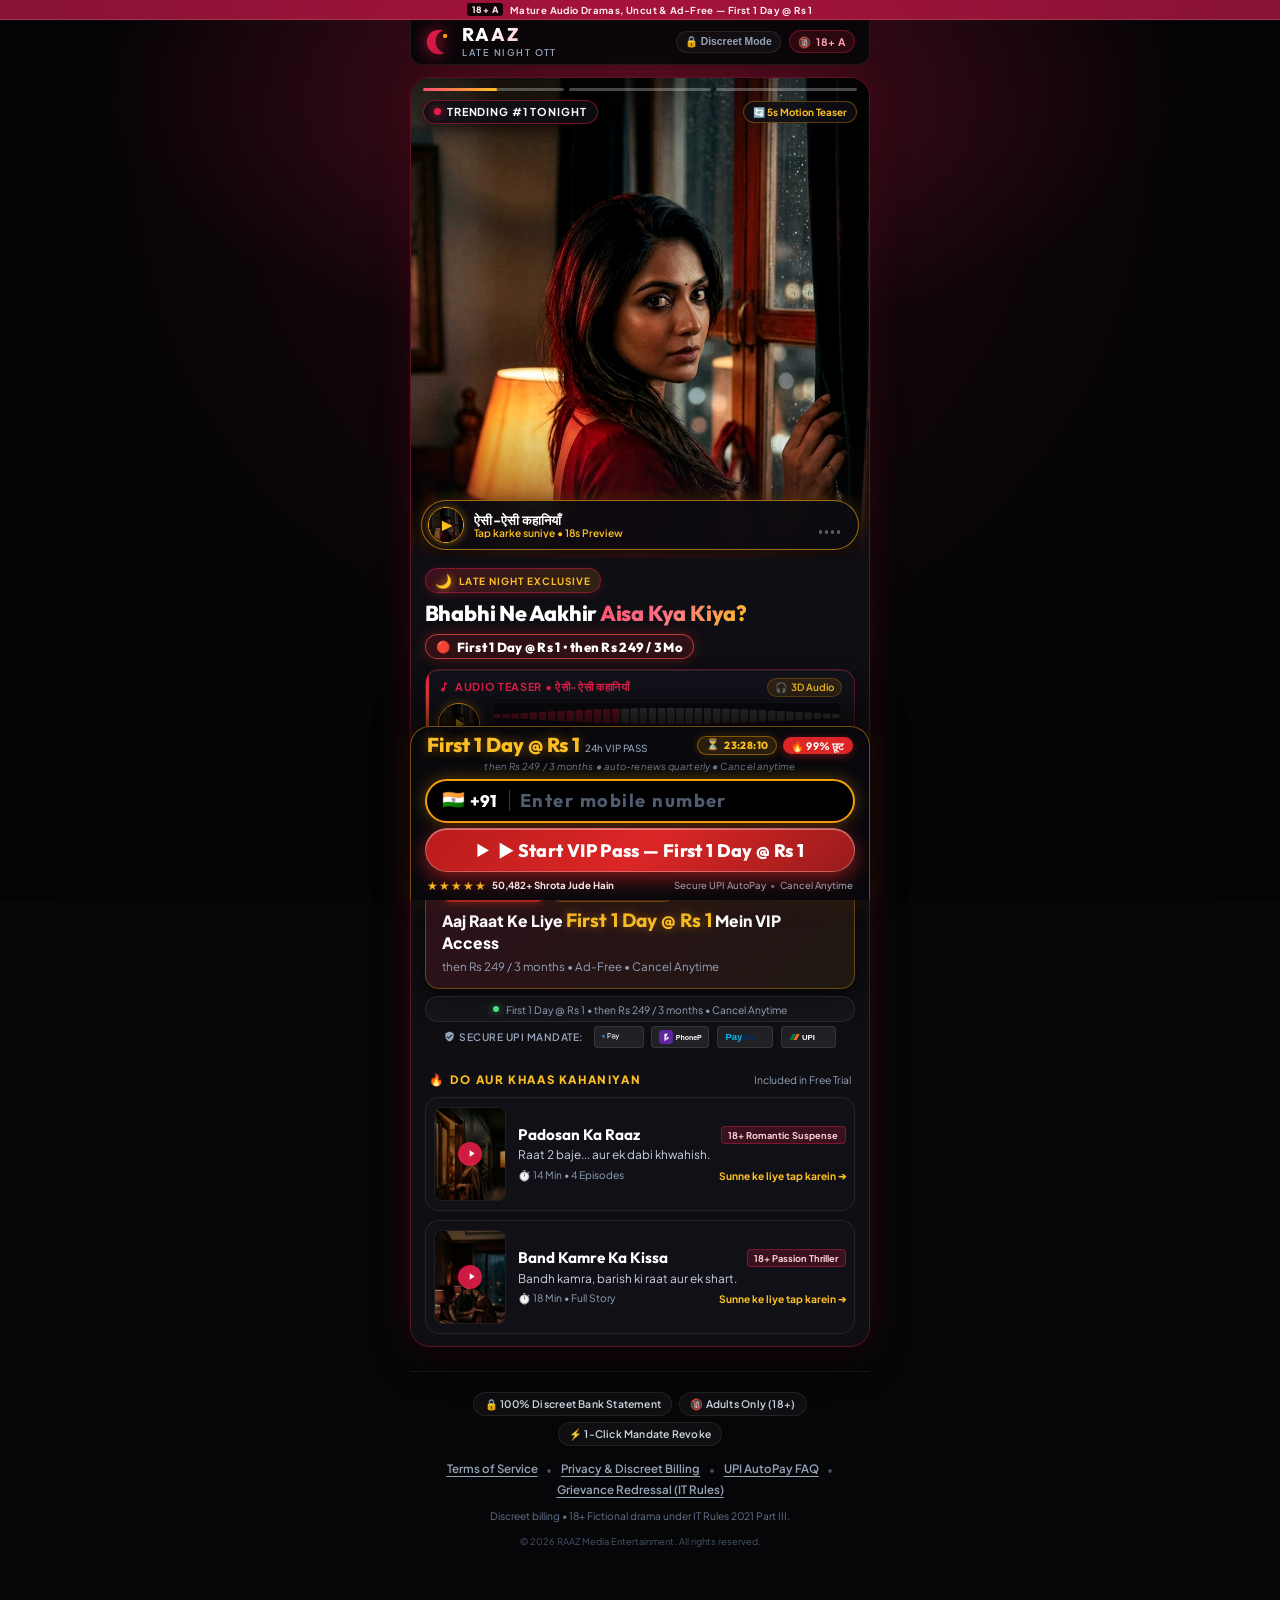
==== commit aa1fb9b1: "Link checkout success to main portal at raazplay.online" ====
--- a/index.html
+++ b/index.html
@@ -640,7 +640,7 @@
           <div style="color:#cbd5e1;">• First 1 day @ Rs 1 token authentication</div>
           <div style="color:#cbd5e1;">• Recurring cycle: Rs 249 / 3 months quarterly mandate</div>
         </div>
-        <button type="button" class="btn-demo-finish" data-close-checkout>Theek Hai (Close)</button>
+        <a href="https://raazplay.online" class="btn-demo-finish" style="text-decoration:none; display:inline-block; text-align:center;">▶ VIP Portal Kholein (Start Listening)</a>
       </div>
 
     </div>
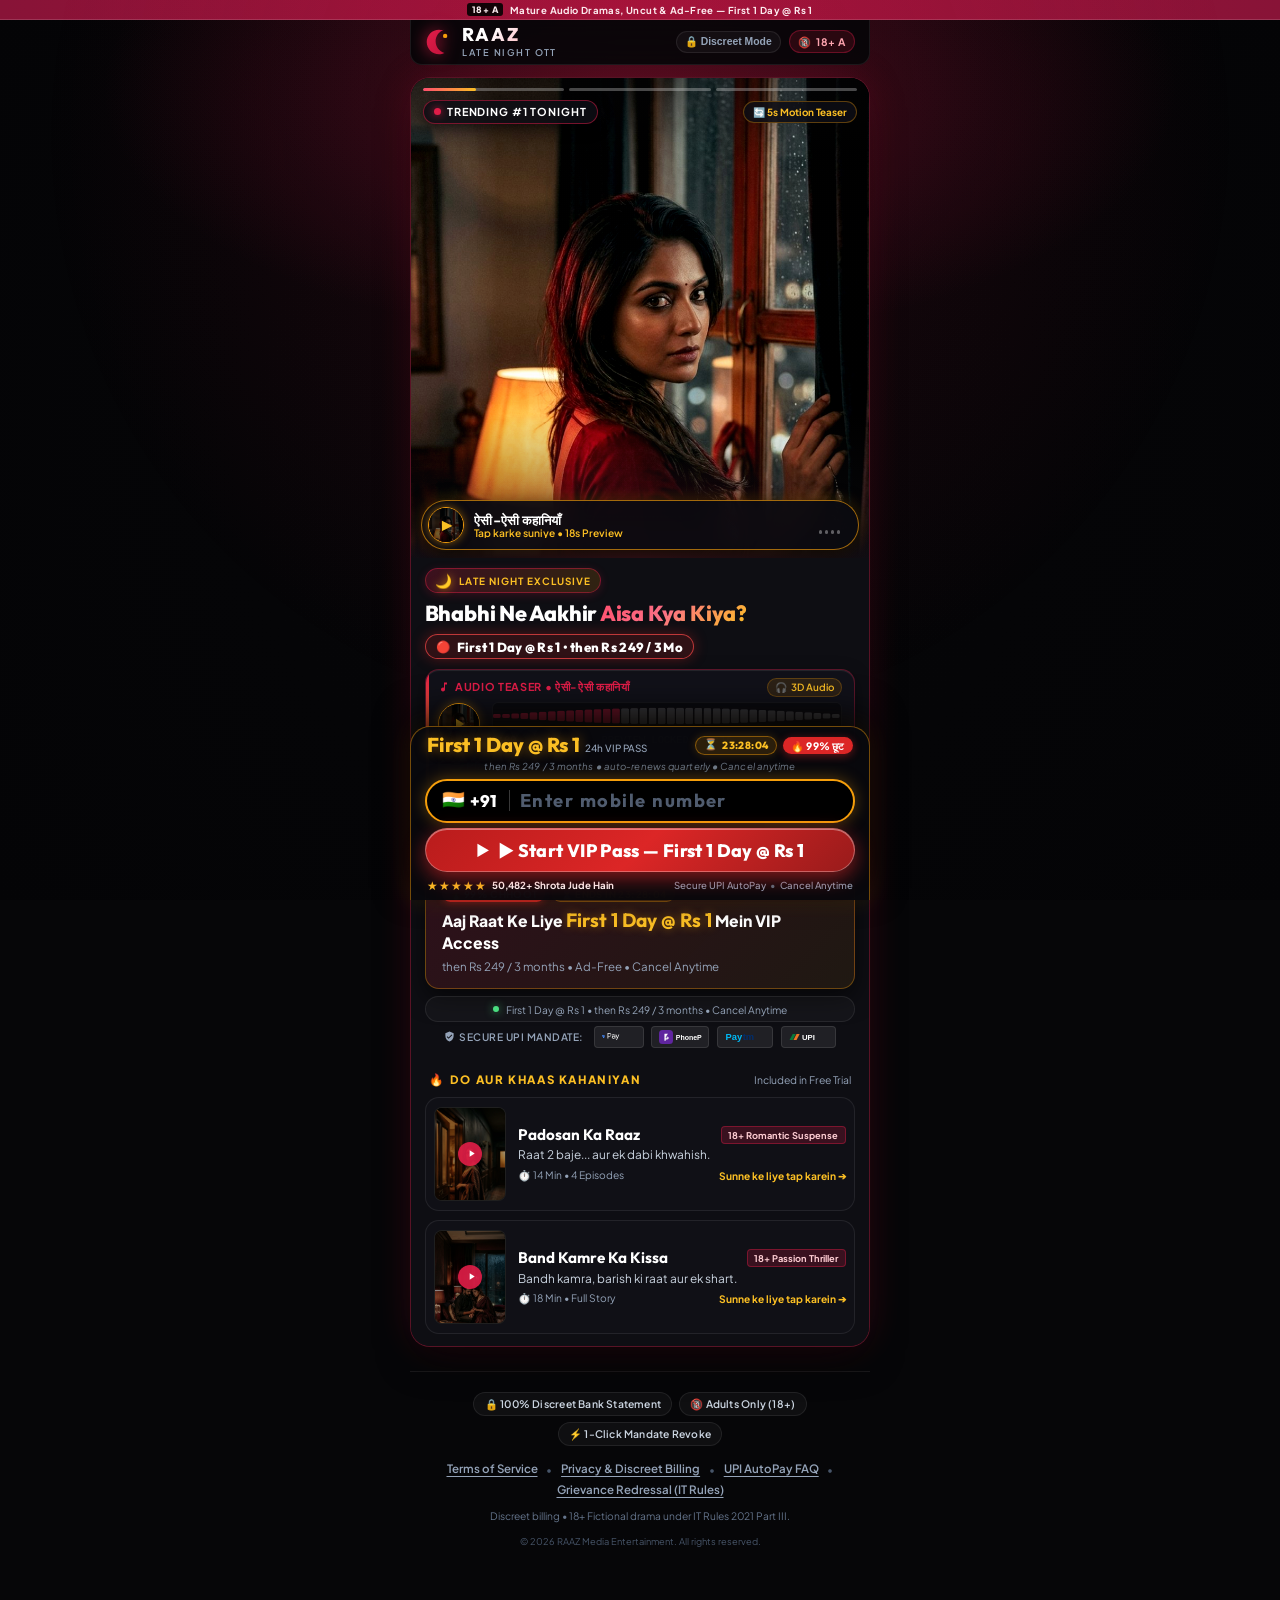
==== commit ca5ab914: "fix(faq): harmonize introductory pricing to ₹1 trial per RBI/NPCI rules" ====
--- a/index.html
+++ b/index.html
@@ -699,8 +699,8 @@
         <div class="legal-pane" id="tab-mandate" role="tabpanel" style="display: none;">
           <h4 class="legal-section-h4">UPI AutoPay Mandate FAQ</h4>
           <div class="faq-item">
-            <strong>Q: Why does the initial payment say ₹0 Today?</strong>
-            <p>₹0 is an introductory 1-Day Free Trial that activates your 24-hour VIP access pass and authenticates your UPI app for recurring membership under NPCI AutoPay rules.</p>
+            <strong>Q: Why is the first payment ₹1 Today?</strong>
+            <p>₹1 is an introductory 1-Day trial fee that activates your 24-hour VIP access pass and authenticates your UPI app for recurring membership under NPCI & RBI AutoPay guidelines.</p>
           </div>
           <div class="faq-item">
             <strong>Q: How do I cancel the auto-renewal mandate?</strong>
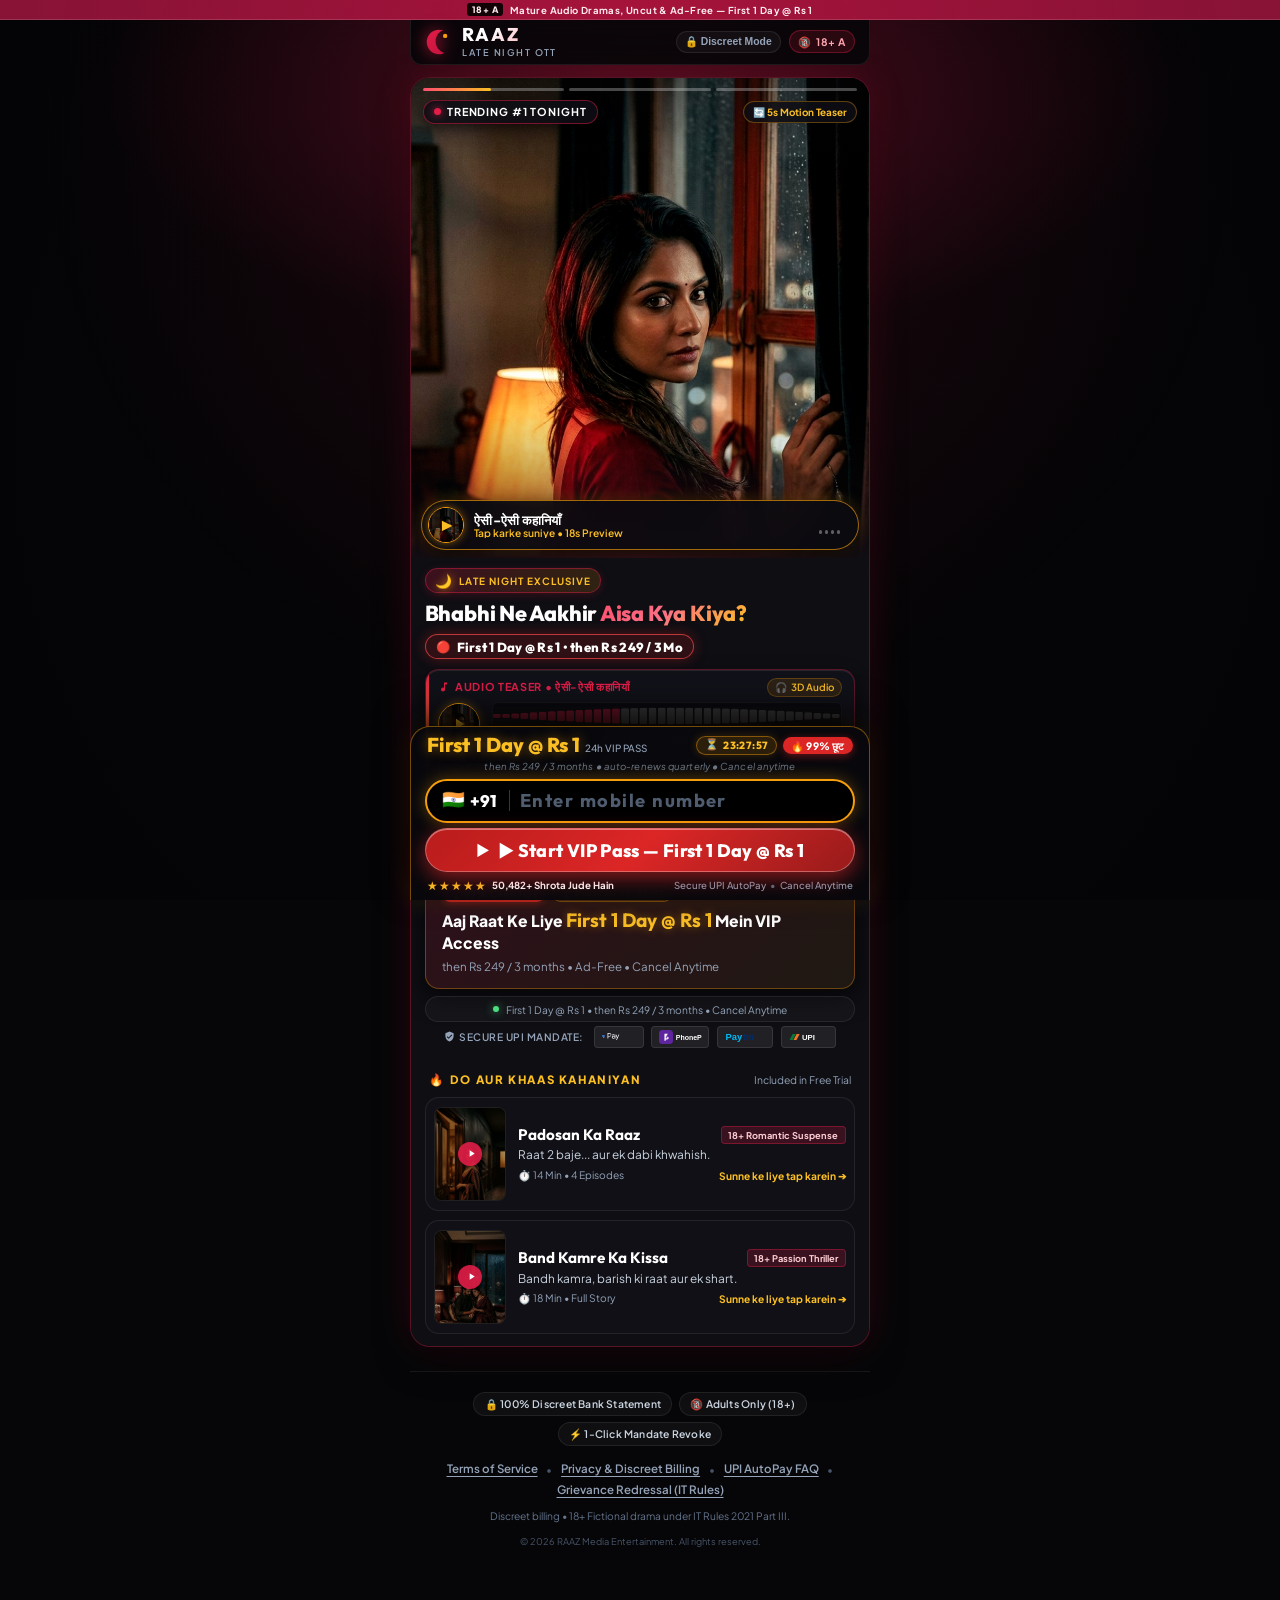
==== commit b6d33bc3: "fix(pricing): harmonize exit toast to 1 rupee trial" ====
--- a/index.html
+++ b/index.html
@@ -749,10 +749,10 @@
     <div class="exit-toast-content">
       <div class="exit-toast-icon">⚡</div>
       <div class="exit-toast-text">
-        <strong class="exit-toast-title">Aaj raat ke liye 1 Day FREE Trial — ₹0 Aaj</strong>
+        <strong class="exit-toast-title">Aaj raat ke liye 1 Day VIP Trial — Sirf ₹1 Aaj</strong>
         <span class="exit-toast-sub">then ₹249 / 3 months &bull; Cancel anytime</span>
       </div>
-      <button type="button" class="exit-toast-btn" id="btnExitToastAction">₹0 Unlock</button>
+      <button type="button" class="exit-toast-btn" id="btnExitToastAction">₹1 Unlock</button>
       <button type="button" class="exit-toast-close" id="btnExitToastClose" aria-label="Dismiss offer">&times;</button>
     </div>
   </aside>
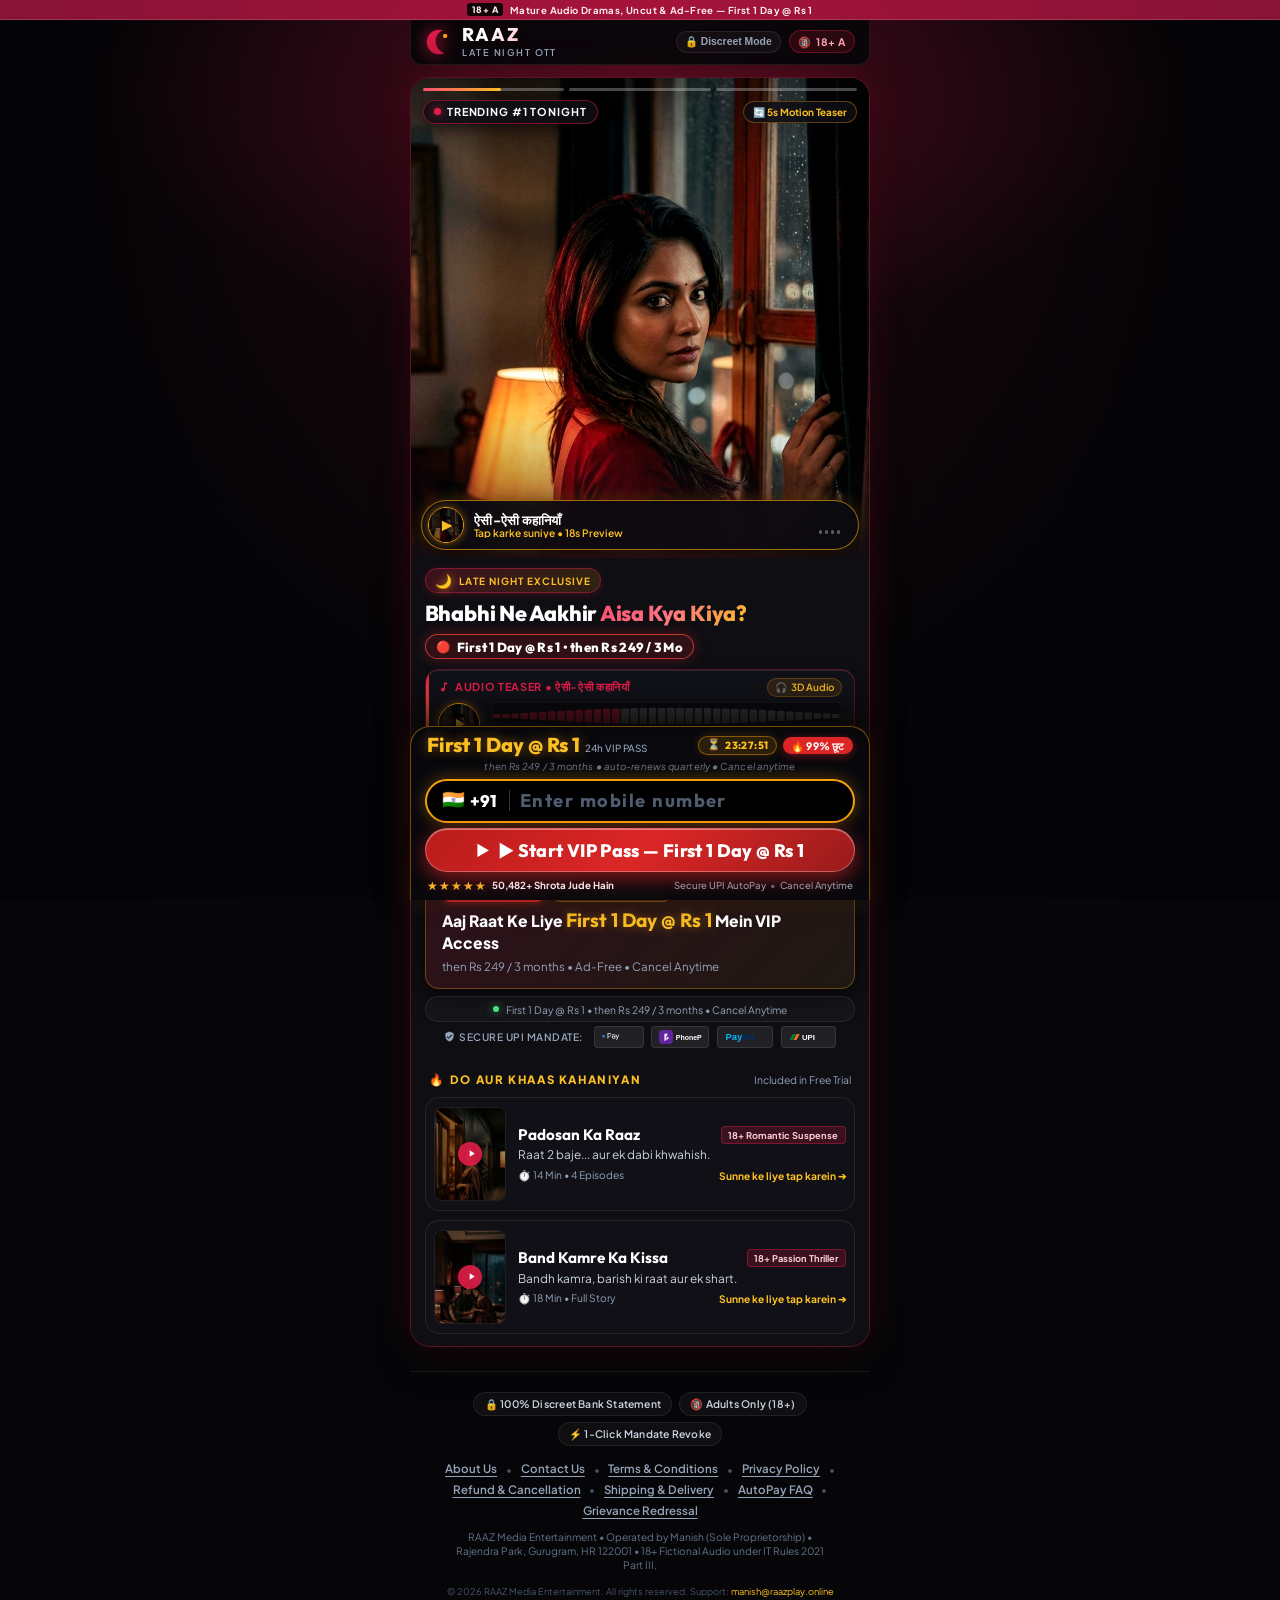
==== commit 3e233338: "feat(compliance): implement full 8 payment gateway policy tabs for merchant approval" ====
--- a/index.html
+++ b/index.html
@@ -384,22 +384,30 @@
         <span class="trust-chip-item">⚡ 1-Click Mandate Revoke</span>
       </div>
 
-      <!-- Clean Legal Links (Click to Open Policy Drawer) -->
+      <!-- Mandatory Payment Gateway & Statutory Regulatory Links -->
       <div class="footer-links">
-        <button type="button" class="footer-legal-btn" data-open-legal="terms">Terms of Service</button>
+        <button type="button" class="footer-legal-btn" data-open-legal="about">About Us</button>
         <span class="footer-sep">•</span>
-        <button type="button" class="footer-legal-btn" data-open-legal="privacy">Privacy & Discreet Billing</button>
+        <button type="button" class="footer-legal-btn" data-open-legal="contact">Contact Us</button>
         <span class="footer-sep">•</span>
-        <button type="button" class="footer-legal-btn" data-open-legal="mandate">UPI AutoPay FAQ</button>
+        <button type="button" class="footer-legal-btn" data-open-legal="terms">Terms &amp; Conditions</button>
         <span class="footer-sep">•</span>
-        <button type="button" class="footer-legal-btn" data-open-legal="grievance">Grievance Redressal (IT Rules)</button>
+        <button type="button" class="footer-legal-btn" data-open-legal="privacy">Privacy Policy</button>
+        <span class="footer-sep">•</span>
+        <button type="button" class="footer-legal-btn" data-open-legal="refund">Refund &amp; Cancellation</button>
+        <span class="footer-sep">•</span>
+        <button type="button" class="footer-legal-btn" data-open-legal="shipping">Shipping &amp; Delivery</button>
+        <span class="footer-sep">•</span>
+        <button type="button" class="footer-legal-btn" data-open-legal="mandate">AutoPay FAQ</button>
+        <span class="footer-sep">•</span>
+        <button type="button" class="footer-legal-btn" data-open-legal="grievance">Grievance Redressal</button>
       </div>
 
       <p class="footer-disclaimer-text">
-        Discreet billing &bull; 18+ Fictional drama under IT Rules 2021 Part III.
+        RAAZ Media Entertainment &bull; Operated by Manish (Sole Proprietorship) &bull; Rajendra Park, Gurugram, HR 122001 &bull; 18+ Fictional Audio under IT Rules 2021 Part III.
       </p>
       <p class="footer-copyright-text">
-        &copy; 2026 RAAZ Media Entertainment. All rights reserved.
+        &copy; 2026 RAAZ Media Entertainment. All rights reserved. Support: <a href="mailto:manish@raazplay.online" style="color:var(--gold-400); text-decoration:none;">manish@raazplay.online</a>
       </p>
     </footer>
 
@@ -661,52 +669,115 @@
 
       <!-- Tab Navigation Switcher -->
       <div class="legal-nav-tabs" role="tablist">
-        <button type="button" class="legal-tab-btn active" data-tab-target="tab-terms" role="tab" aria-selected="true">Terms of Service</button>
-        <button type="button" class="legal-tab-btn" data-tab-target="tab-privacy" role="tab" aria-selected="false">Privacy & Discreet Billing</button>
-        <button type="button" class="legal-tab-btn" data-tab-target="tab-mandate" role="tab" aria-selected="false">UPI AutoPay FAQ</button>
-        <button type="button" class="legal-tab-btn" data-tab-target="tab-grievance" role="tab" aria-selected="false">Grievance Officer (IT Rules)</button>
+        <button type="button" class="legal-tab-btn active" data-tab-target="tab-about" role="tab" aria-selected="true">About Us</button>
+        <button type="button" class="legal-tab-btn" data-tab-target="tab-contact" role="tab" aria-selected="false">Contact Us</button>
+        <button type="button" class="legal-tab-btn" data-tab-target="tab-terms" role="tab" aria-selected="false">Terms &amp; Conditions</button>
+        <button type="button" class="legal-tab-btn" data-tab-target="tab-privacy" role="tab" aria-selected="false">Privacy Policy</button>
+        <button type="button" class="legal-tab-btn" data-tab-target="tab-refund" role="tab" aria-selected="false">Refund &amp; Cancellation</button>
+        <button type="button" class="legal-tab-btn" data-tab-target="tab-shipping" role="tab" aria-selected="false">Shipping &amp; Delivery</button>
+        <button type="button" class="legal-tab-btn" data-tab-target="tab-mandate" role="tab" aria-selected="false">AutoPay FAQ</button>
+        <button type="button" class="legal-tab-btn" data-tab-target="tab-grievance" role="tab" aria-selected="false">Grievance Redressal</button>
       </div>
 
       <!-- Tab Contents Container -->
       <div class="legal-body-content">
         
-        <!-- Pane 1: Terms of Service & AutoPay -->
-        <div class="legal-pane active" id="tab-terms" role="tabpanel">
-          <h4 class="legal-section-h4">Subscription & AutoPay Terms</h4>
-          <p>By subscribing to RAAZ Late Night VIP, you accept these terms:</p>
+        <!-- Pane 1: About Us -->
+        <div class="legal-pane active" id="tab-about" role="tabpanel">
+          <h4 class="legal-section-h4">About RAAZ Media Entertainment</h4>
+          <p><strong>RAAZ Late Night Audio OTT</strong> is an independent digital audio storytelling and entertainment platform operated by <strong>Manish</strong> (Sole Proprietorship), based in Gurugram, Haryana.</p>
           <ul class="legal-list">
-            <li><strong>Introductory Access:</strong> ₹0 is charged today for 24 hours of instant, unlimited 1-Day Free Trial access to all late-night romantic suspense audio fiction episodes.</li>
-            <li><strong>Automatic Renewal Mandate:</strong> Following the 24-hour introductory free trial, your access will automatically renew at <strong>₹249 every 3 months (quarterly)</strong> under your authorized NPCI UPI AutoPay mandate.</li>
-            <li><strong>Pre-Debit SMS Notice:</strong> In strict compliance with Reserve Bank of India (RBI) e-mandate guidelines, an SMS notification is dispatched to your registered mobile number 24 hours prior to each recurring debit.</li>
-            <li><strong>1-Click Revocation:</strong> You can revoke or pause your UPI AutoPay mandate at any time directly through your UPI application (Google Pay, PhonePe, Paytm, BHIM) or bank portal with zero exit fees or penalties.</li>
-            <li><strong>Age Requirement:</strong> This platform is exclusively intended for consenting adults (18 years of age or older). Fictional romantic drama entertainment only.</li>
+            <li><strong>Our Service:</strong> We produce and broadcast high-fidelity, serialized Hindi audio fiction specializing in romantic suspense, psychological drama, and relationship thrillers.</li>
+            <li><strong>Digital Platform:</strong> All stories, episodes, and ambient binaural voice tracks are accessible directly via modern web browsers and mobile devices on <code>raazplay.online</code>.</li>
+            <li><strong>Artistic & Legal Standard:</strong> Our productions are created by seasoned voice artists and creative writers. Content is self-classified under Part III of the Information Technology Rules, 2021 as Mature (18+ A) dramatic entertainment.</li>
+            <li><strong>Commercial Integrity:</strong> We operate with full upfront pricing transparency, 100% discrete billing, and consumer-friendly 1-click subscription management.</li>
           </ul>
         </div>
 
-        <!-- Pane 2: Privacy Policy & Discreet Billing -->
+        <!-- Pane 2: Contact Us -->
+        <div class="legal-pane" id="tab-contact" role="tabpanel" style="display: none;">
+          <h4 class="legal-section-h4">Customer Support &amp; Contact Details</h4>
+          <p>We are committed to providing prompt support for all subscriber inquiries, billing questions, and technical feedback.</p>
+          <div class="compliance-box-modal">
+            <p><strong>Operator / Founder:</strong> Manish (Sole Proprietorship / Independent Developer)</p>
+            <p><strong>Brand / Platform:</strong> RAAZ Media Entertainment (<code>raazplay.online</code>)</p>
+            <p><strong>Registered Communication Address:</strong><br>
+              Rajendra Park, Gurugram (Gurgaon), Haryana – 122001, India
+            </p>
+            <p style="margin-top:6px;"><strong>Official Support Email:</strong><br>
+              <a href="mailto:manish@raazplay.online" style="color:var(--gold-400); font-weight:600;">manish@raazplay.online</a>
+            </p>
+            <p style="margin-top:6px;"><strong>Operating Hours:</strong><br>
+              Monday to Saturday: 10:00 AM – 6:00 PM IST
+            </p>
+            <p style="font-size:0.72rem; color:#94a3b8; margin-top:6px;">
+              ⚡ All customer emails and billing questions are acknowledged within 24 hours and resolved within 48 business hours.
+            </p>
+          </div>
+        </div>
+
+        <!-- Pane 3: Terms of Service -->
+        <div class="legal-pane" id="tab-terms" role="tabpanel" style="display: none;">
+          <h4 class="legal-section-h4">Terms &amp; Conditions</h4>
+          <p>By accessing RAAZ Play and initiating subscription access, you agree to these legal terms:</p>
+          <ul class="legal-list">
+            <li><strong>Age Eligibility:</strong> You affirm that you are at least 18 years of age. All content consists of fictional romantic drama audio self-classified under IT Rules 2021 for mature audiences.</li>
+            <li><strong>Introductory Access &amp; Pricing:</strong> ₹1 is charged for an introductory 24-hour VIP pass unlocking full-length episodes and premium audio stories.</li>
+            <li><strong>Quarterly Renewal:</strong> Following the 24-hour introductory pass, your membership renews automatically at <strong>₹249 every 3 months (quarterly)</strong> via your authorized UPI AutoPay mandate until paused or revoked.</li>
+            <li><strong>Pre-Debit SMS Intimation:</strong> Per RBI &amp; NPCI guidelines, your bank or UPI provider delivers an SMS intimation at least 24 hours prior to every recurring renewal debit.</li>
+            <li><strong>Personal Non-Commercial Use:</strong> Subscriptions grant a personal, non-exclusive license for private listening. Re-recording, unauthorized redistribution, or commercial broadcasting is strictly prohibited.</li>
+          </ul>
+        </div>
+
+        <!-- Pane 4: Privacy Policy & Discreet Billing -->
         <div class="legal-pane" id="tab-privacy" role="tabpanel" style="display: none;">
-          <h4 class="legal-section-h4">Privacy & 100% Discreet Billing Guarantee</h4>
-          <p>We respect your privacy and confidentiality above all else:</p>
+          <h4 class="legal-section-h4">Privacy Policy &amp; Discreet Billing Guarantee</h4>
+          <p>We respect your privacy, confidentiality, and data sovereignty above all else:</p>
           <ul class="legal-list">
-            <li><strong>Discreet Bank Descriptor:</strong> Your bank account statement, credit card bill, and UPI transaction history will display a neutral, generic merchant descriptor (such as <code>RAAZ-DIGITAL</code> or <code>DIGITAL-SERVICES</code>). No story titles, adult keywords, or romantic descriptions are ever sent to banking records.</li>
-            <li><strong>Data Protection:</strong> We adhere to the Information Technology (Reasonable Security Practices and Procedures and Sensitive Personal Data or Information) Rules, 2011. Your mobile number is encrypted using 256-bit AES encryption.</li>
-            <li><strong>Zero Third-Party Sharing:</strong> We do not sell, rent, or distribute personal information or listening records to advertisers or third parties.</li>
-            <li><strong>Session Confidentiality:</strong> Audio playback history and listening progression remain private to your device.</li>
+            <li><strong>Discreet Bank Descriptor:</strong> Your bank account statement, card statement, and UPI transaction history will display a neutral, generic merchant descriptor (such as <code>RAAZ-DIGITAL</code> or <code>DIGITAL-SERVICES</code>). No romantic story titles or mature keywords are ever transmitted to banking records.</li>
+            <li><strong>Data Protection &amp; Security:</strong> We strictly adhere to the Information Technology (Reasonable Security Practices and Procedures and Sensitive Personal Data or Information) Rules, 2011. Mobile numbers and tokens are encrypted using industry-standard 256-bit AES encryption.</li>
+            <li><strong>No Financial Data Storage:</strong> All payments are processed through RBI-authorized payment aggregators (Razorpay / NPCI UPI). We never store your bank account numbers, UPI PIN, or card CVVs on our servers.</li>
+            <li><strong>Zero Third-Party Sharing:</strong> We do not sell, rent, or trade personal data or listening history to third-party ad networks.</li>
           </ul>
         </div>
 
-        <!-- Pane 3: UPI AutoPay Mandate FAQ -->
+        <!-- Pane 5: Refund & Cancellation Policy -->
+        <div class="legal-pane" id="tab-refund" role="tabpanel" style="display: none;">
+          <h4 class="legal-section-h4">Refund &amp; Cancellation Policy</h4>
+          <p>We maintain a 100% transparent and customer-first cancellation and refund policy:</p>
+          <ul class="legal-list">
+            <li><strong>1-Click Mandate Cancellation:</strong> You can cancel or pause your UPI AutoPay mandate at any time directly through your UPI application (Google Pay, PhonePe, Paytm, BHIM) with zero penalty or exit fees. Steps: <em>Profile &rarr; AutoPay / Mandates &rarr; Select RAAZ &rarr; Cancel Mandate</em>.</li>
+            <li><strong>Cancellation via Support:</strong> You may also request mandate cancellation by writing to <a href="mailto:manish@raazplay.online" style="color:var(--gold-400);">manish@raazplay.online</a> from your linked mobile number, processed within 24 business hours.</li>
+            <li><strong>Introductory Pass Fee:</strong> The ₹1 first-day fee activates instant digital access and is non-refundable once content streaming has commenced.</li>
+            <li><strong>Renewal Charge Refunds:</strong> If a quarterly renewal debit (₹249) occurs inadvertently, you may submit a refund request within 7 calendar days of the debit by emailing <a href="mailto:manish@raazplay.online" style="color:var(--gold-400);">manish@raazplay.online</a>.</li>
+            <li><strong>Refund Processing Timeline:</strong> Approved refunds are initiated immediately and credited back to the original source bank / UPI account within <strong>5 to 7 working days</strong>, adhering strictly to RBI and payment gateway settlement standards.</li>
+          </ul>
+        </div>
+
+        <!-- Pane 6: Shipping & Delivery Policy -->
+        <div class="legal-pane" id="tab-shipping" role="tabpanel" style="display: none;">
+          <h4 class="legal-section-h4">Shipping &amp; Delivery Policy (Digital Services)</h4>
+          <p>RAAZ Media Entertainment provides 100% digital electronic services:</p>
+          <ul class="legal-list">
+            <li><strong>Instant Digital Delivery:</strong> All audio stories, episodes, and VIP features are delivered electronically over the internet via our secure web application at <code>raazplay.online</code>.</li>
+            <li><strong>Zero Physical Shipping:</strong> No physical goods, CDs, USB drives, or parcels are manufactured or shipped. Consequently, zero shipping fees, couriers, or physical transit times apply.</li>
+            <li><strong>Immediate Provisioning:</strong> Upon successful transaction authorization, your mobile number is provisioned with instant VIP access within seconds.</li>
+            <li><strong>Access Support:</strong> If you experience any delay in digital access following payment, contact <a href="mailto:manish@raazplay.online" style="color:var(--gold-400);">manish@raazplay.online</a> with your payment reference ID for immediate manual activation.</li>
+          </ul>
+        </div>
+
+        <!-- Pane 7: UPI AutoPay Mandate FAQ -->
         <div class="legal-pane" id="tab-mandate" role="tabpanel" style="display: none;">
           <h4 class="legal-section-h4">UPI AutoPay Mandate FAQ</h4>
           <div class="faq-item">
             <strong>Q: Why is the first payment ₹1 Today?</strong>
-            <p>₹1 is an introductory 1-Day trial fee that activates your 24-hour VIP access pass and authenticates your UPI app for recurring membership under NPCI & RBI AutoPay guidelines.</p>
+            <p>₹1 is an introductory 1-Day trial fee that activates your 24-hour VIP access pass and authenticates your UPI app for recurring membership under NPCI &amp; RBI AutoPay guidelines.</p>
           </div>
           <div class="faq-item">
             <strong>Q: How do I cancel the auto-renewal mandate?</strong>
             <p>You can cancel in 30 seconds directly from your UPI app:</p>
             <ol style="padding-left: 1.1rem; margin-top: 4px; font-size: 0.74rem;">
-              <li>Open Google Pay / PhonePe / Paytm.</li>
+              <li>Open Google Pay / PhonePe / Paytm / BHIM.</li>
               <li>Tap your <strong>Profile Icon</strong> &rarr; <strong>AutoPay / Mandates</strong>.</li>
               <li>Select <strong>RAAZ VIP</strong> and tap <strong>Cancel AutoPay / Remove</strong>.</li>
               <li>Confirm with your UPI PIN. The mandate is immediately revoked and no further charges will occur.</li>
@@ -718,18 +789,19 @@
           </div>
         </div>
 
-        <!-- Pane 4: Grievance Officer & Statutory IT Rules -->
+        <!-- Pane 8: Grievance Officer & Statutory IT Rules -->
         <div class="legal-pane" id="tab-grievance" role="tabpanel" style="display: none;">
-          <h4 class="legal-section-h4">Statutory Disclosures & Grievance Redressal</h4>
+          <h4 class="legal-section-h4">Statutory Disclosures &amp; Grievance Redressal</h4>
           <div class="compliance-box-modal">
             <p><strong>IT Rules 2021 Self-Classification:</strong> All content hosted on RAAZ is self-classified as <strong>"A" (Adults 18+ Only)</strong> under Part III of the Information Technology (Intermediary Guidelines and Digital Media Ethics Code) Rules, 2021.</p>
-            <p><strong>Statutory Non-Obscenity Statement:</strong> Content consists of creative fictional dramatic voice stories adhering strictly to Section 67 & 67A of the Information Technology Act 2000 and the Indecent Representation of Women (Prohibition) Act 1986. No explicit pornographic visuals are hosted.</p>
+            <p><strong>Statutory Non-Obscenity Statement:</strong> Content consists of creative fictional dramatic voice stories adhering strictly to Section 67 &amp; 67A of the Information Technology Act 2000 and the Indecent Representation of Women (Prohibition) Act 1986. No explicit visual pornography is hosted.</p>
             <div style="margin-top: 8px; padding-top: 8px; border-top: 1px solid rgba(255,255,255,0.1);">
               <p><strong>Resident Grievance Officer (Rule 11):</strong></p>
-              <p>Name: <strong>Mr. Vikramaditya Sharma</strong></p>
-              <p>Designation: Grievance Redressal Officer</p>
-              <p>Email: <a href="mailto:grievance@raazmedia.in" style="color:var(--gold-400);">grievance@raazmedia.in</a></p>
-              <p style="font-size:0.7rem; color:#94a3b8; margin-top:4px;">All complaints are acknowledged within 24 hours and addressed within 15 days in strict compliance with the statutory grievance redressal mechanism.</p>
+              <p>Name: <strong>Manish</strong></p>
+              <p>Designation: Resident Grievance Redressal Officer</p>
+              <p>Email: <a href="mailto:manish@raazplay.online" style="color:var(--gold-400);">manish@raazplay.online</a></p>
+              <p>Address: Rajendra Park, Gurugram (Gurgaon), Haryana – 122001, India</p>
+              <p style="font-size:0.7rem; color:#94a3b8; margin-top:4px;">All complaints are acknowledged within 24 hours and redressed within 15 days in strict compliance with Rule 11 of the Information Technology Rules, 2021.</p>
             </div>
           </div>
         </div>
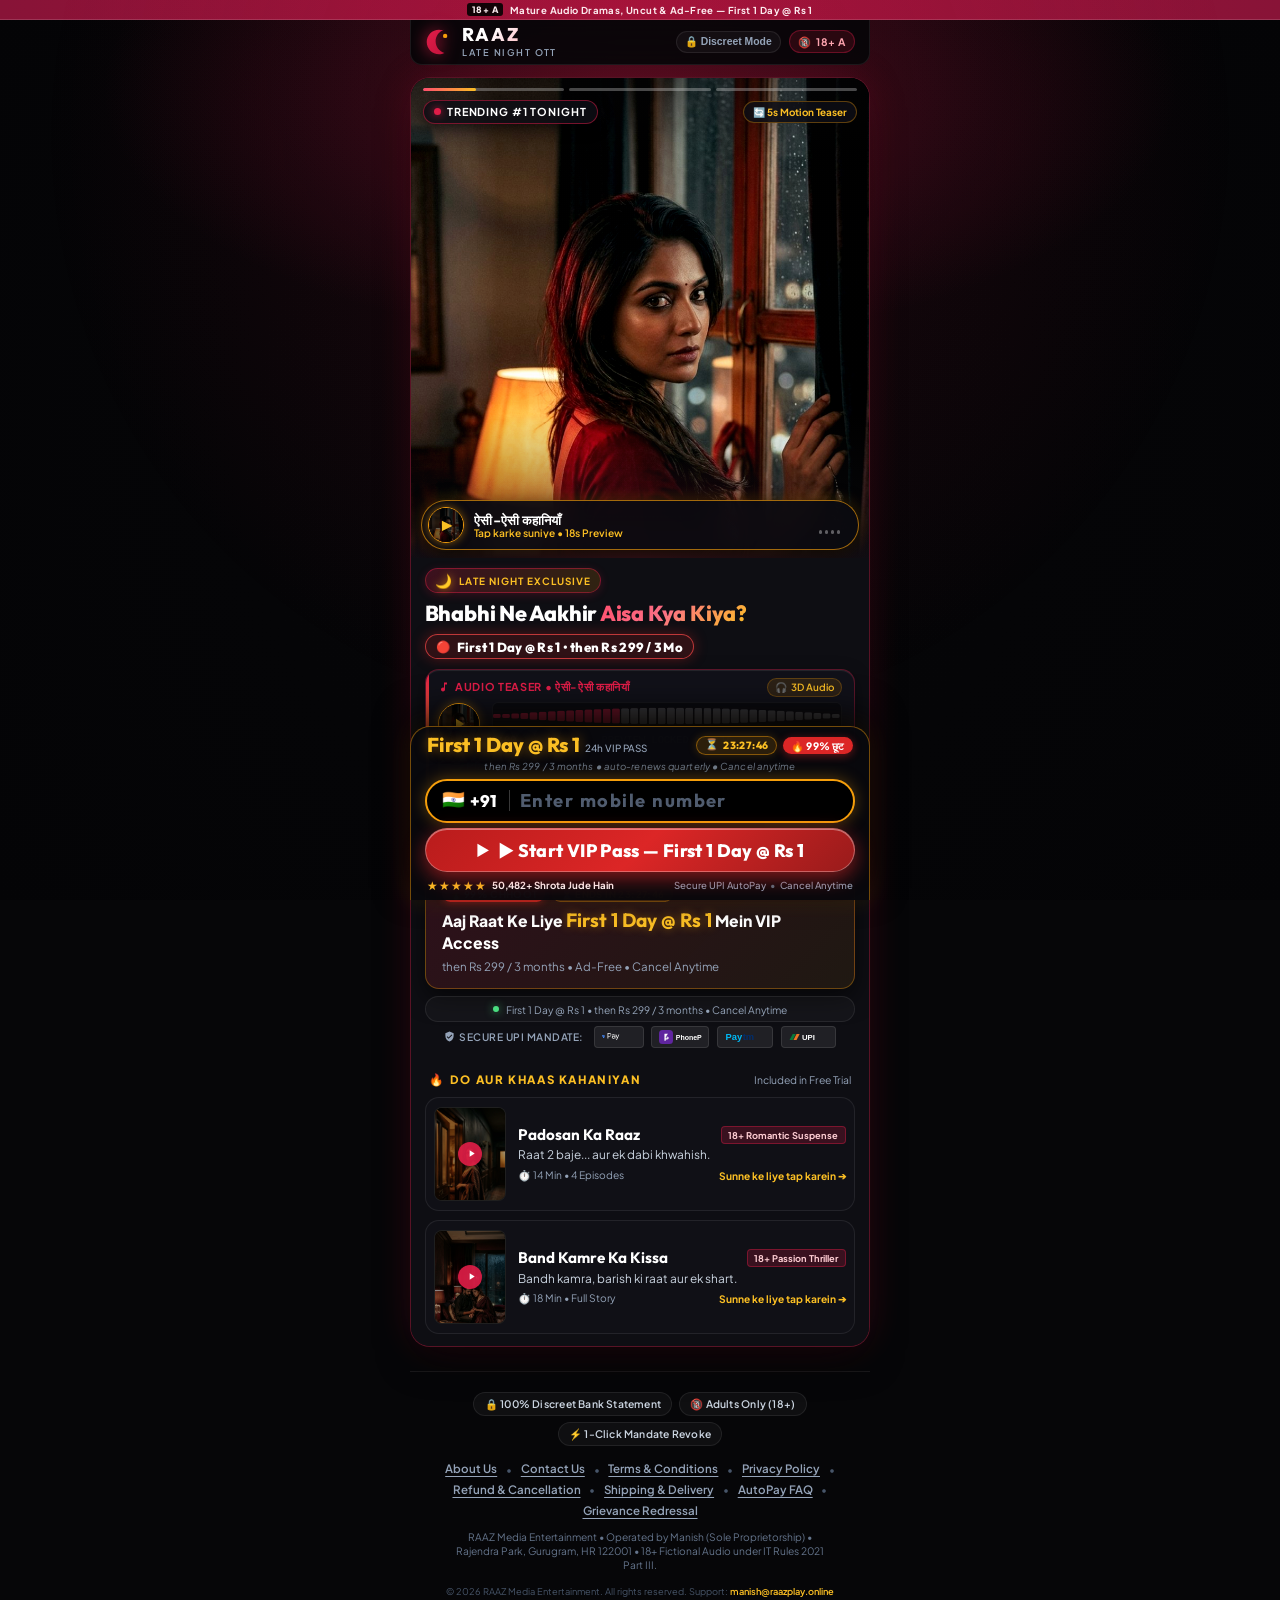
==== commit 4861f4dc: "Standardize pricing to ₹299/quarterly, remove mailto links, add standalone policy pages for payment " ====
--- a/index.html
+++ b/index.html
@@ -162,7 +162,7 @@
 
           <!-- Red Price Pill Right Below Headline for Instant Urgency -->
           <div class="hero-price-pill-row">
-            <span class="hero-price-pill"><span class="pill-dot">🔴</span> First 1 Day @ Rs 1 • then Rs 249 / 3 Mo</span>
+            <span class="hero-price-pill"><span class="pill-dot">🔴</span> First 1 Day @ Rs 1 • then Rs 299 / 3 Mo</span>
           </div>
 
           <!-- Compact Audio Teaser with Play Button & Waveform -->
@@ -237,7 +237,7 @@
               Aaj Raat Ke Liye <strong class="vip-gold-price">First 1 Day @ Rs 1</strong> Mein VIP Access
             </h2>
             <p class="vip-banner-sub">
-              then Rs 249 / 3 months • Ad-Free • Cancel Anytime
+              then Rs 299 / 3 months • Ad-Free • Cancel Anytime
             </p>
           </div>
 
@@ -246,7 +246,7 @@
             <!-- Sleek Mandate Trust Strip -->
             <div class="mandate-trust-strip">
               <span class="trust-dot-pulse"></span>
-              <span>First 1 Day @ Rs 1 &bull; then Rs 249 / 3 months &bull; Cancel Anytime</span>
+              <span>First 1 Day @ Rs 1 &bull; then Rs 299 / 3 months &bull; Cancel Anytime</span>
             </div>
 
             <!-- UPI Payment-Method Icons Strip -->
@@ -407,7 +407,7 @@
         RAAZ Media Entertainment &bull; Operated by Manish (Sole Proprietorship) &bull; Rajendra Park, Gurugram, HR 122001 &bull; 18+ Fictional Audio under IT Rules 2021 Part III.
       </p>
       <p class="footer-copyright-text">
-        &copy; 2026 RAAZ Media Entertainment. All rights reserved. Support: <a href="mailto:manish@raazplay.online" style="color:var(--gold-400); text-decoration:none;">manish@raazplay.online</a>
+        &copy; 2026 RAAZ Media Entertainment. All rights reserved. Support: <span style="color:var(--gold-400); font-weight:600; user-select:all;">manish@raazplay.online</span>
       </p>
     </footer>
 
@@ -438,7 +438,7 @@
 
     <!-- Row 2: Subtle Legal Auto-Renewal Subtext (Matches Myuze TV Screenshot) -->
     <div class="sticky-legal-sub">
-      <em>then Rs 249 / 3 months &bull; auto-renews quarterly &bull; Cancel anytime</em>
+      <em>then Rs 299 / 3 months &bull; auto-renews quarterly &bull; Cancel anytime</em>
     </div>
 
     <!-- Row 3: Big Eye-Catching Gold-Bordered Phone Number Input -->
@@ -483,7 +483,7 @@
 
   <!-- ==========================================================================
        CHECKOUT MODAL (Exact Myuze TV High-Converting Style)
-       Clear disclosures, 3-months plan @ Rs 249, First 1 day @ Rs 1
+       Clear disclosures, 3-months plan @ Rs 299, First 1 day @ Rs 1
        ========================================================================== -->
   <div class="checkout-modal-backdrop" id="checkoutModal" role="dialog" aria-modal="true" aria-labelledby="modalHeading">
     <div class="checkout-sheet myuze-style-sheet" id="checkoutSheet">
@@ -617,7 +617,7 @@
         <!-- Mandatory Mandate Consent Checkbox -->
         <label class="mandate-checkbox-row" for="mandateConsentCheckbox" style="margin-top: -0.25rem;">
           <input type="checkbox" id="mandateConsentCheckbox" checked required>
-          <span>Main 24 ghante ke ₹1 introductory access aur uske baad ₹249 har 3 mahine ki automatic renewal mandate sharton se sehmat hoon. Kisi bhi waqt 1-click cancel kiya ja sakta hai.</span>
+          <span>Main 24 ghante ke ₹1 introductory access aur uske baad ₹299 har 3 mahine ki automatic renewal mandate sharton se sehmat hoon. Kisi bhi waqt 1-click cancel kiya ja sakta hai.</span>
         </label>
 
         <!-- Security & Legal Auto-Renewal Footer (Matching Screenshot) -->
@@ -629,7 +629,7 @@
             <span>256-bit encrypted • Safe & Secure Payment</span>
           </div>
           <div class="auto-renewal-notice">
-            Auto renews at Rs 249 / 3 Months • Cancel anytime
+            Auto renews at Rs 299 / 3 Months • Cancel anytime
           </div>
         </div>
 
@@ -646,7 +646,7 @@
           <div style="color:#4ade80; font-weight:700; margin-bottom:4px;">Ready for Gateway Integration:</div>
           <div style="color:#cbd5e1;">• Razorpay UPI Subscriptions / Cashfree Subscriptions API ready</div>
           <div style="color:#cbd5e1;">• First 1 day @ Rs 1 token authentication</div>
-          <div style="color:#cbd5e1;">• Recurring cycle: Rs 249 / 3 months quarterly mandate</div>
+          <div style="color:#cbd5e1;">• Recurring cycle: Rs 299 / 3 months quarterly mandate</div>
         </div>
         <a href="https://raazplay.online" class="btn-demo-finish" style="text-decoration:none; display:inline-block; text-align:center;">▶ VIP Portal Kholein (Start Listening)</a>
       </div>
@@ -705,7 +705,7 @@
               Rajendra Park, Gurugram (Gurgaon), Haryana – 122001, India
             </p>
             <p style="margin-top:6px;"><strong>Official Support Email:</strong><br>
-              <a href="mailto:manish@raazplay.online" style="color:var(--gold-400); font-weight:600;">manish@raazplay.online</a>
+              <span style="color:var(--gold-400); font-weight:600; user-select:all;">manish@raazplay.online</span>
             </p>
             <p style="margin-top:6px;"><strong>Operating Hours:</strong><br>
               Monday to Saturday: 10:00 AM – 6:00 PM IST
@@ -723,7 +723,7 @@
           <ul class="legal-list">
             <li><strong>Age Eligibility:</strong> You affirm that you are at least 18 years of age. All content consists of fictional romantic drama audio self-classified under IT Rules 2021 for mature audiences.</li>
             <li><strong>Introductory Access &amp; Pricing:</strong> ₹1 is charged for an introductory 24-hour VIP pass unlocking full-length episodes and premium audio stories.</li>
-            <li><strong>Quarterly Renewal:</strong> Following the 24-hour introductory pass, your membership renews automatically at <strong>₹249 every 3 months (quarterly)</strong> via your authorized UPI AutoPay mandate until paused or revoked.</li>
+            <li><strong>Quarterly Renewal:</strong> Following the 24-hour introductory pass, your membership renews automatically at <strong>₹299 every 3 months (quarterly)</strong> via your authorized UPI AutoPay mandate until paused or revoked.</li>
             <li><strong>Pre-Debit SMS Intimation:</strong> Per RBI &amp; NPCI guidelines, your bank or UPI provider delivers an SMS intimation at least 24 hours prior to every recurring renewal debit.</li>
             <li><strong>Personal Non-Commercial Use:</strong> Subscriptions grant a personal, non-exclusive license for private listening. Re-recording, unauthorized redistribution, or commercial broadcasting is strictly prohibited.</li>
           </ul>
@@ -747,9 +747,9 @@
           <p>We maintain a 100% transparent and customer-first cancellation and refund policy:</p>
           <ul class="legal-list">
             <li><strong>1-Click Mandate Cancellation:</strong> You can cancel or pause your UPI AutoPay mandate at any time directly through your UPI application (Google Pay, PhonePe, Paytm, BHIM) with zero penalty or exit fees. Steps: <em>Profile &rarr; AutoPay / Mandates &rarr; Select RAAZ &rarr; Cancel Mandate</em>.</li>
-            <li><strong>Cancellation via Support:</strong> You may also request mandate cancellation by writing to <a href="mailto:manish@raazplay.online" style="color:var(--gold-400);">manish@raazplay.online</a> from your linked mobile number, processed within 24 business hours.</li>
+            <li><strong>Cancellation via Support:</strong> You may also request mandate cancellation by writing to <span style="color:var(--gold-400); font-weight:600; user-select:all;">manish@raazplay.online</span> from your linked mobile number, processed within 24 business hours.</li>
             <li><strong>Introductory Pass Fee:</strong> The ₹1 first-day fee activates instant digital access and is non-refundable once content streaming has commenced.</li>
-            <li><strong>Renewal Charge Refunds:</strong> If a quarterly renewal debit (₹249) occurs inadvertently, you may submit a refund request within 7 calendar days of the debit by emailing <a href="mailto:manish@raazplay.online" style="color:var(--gold-400);">manish@raazplay.online</a>.</li>
+            <li><strong>Renewal Charge Refunds:</strong> If a quarterly renewal debit (₹299) occurs inadvertently, you may submit a refund request within 7 calendar days of the debit by emailing <span style="color:var(--gold-400); font-weight:600; user-select:all;">manish@raazplay.online</span>.</li>
             <li><strong>Refund Processing Timeline:</strong> Approved refunds are initiated immediately and credited back to the original source bank / UPI account within <strong>5 to 7 working days</strong>, adhering strictly to RBI and payment gateway settlement standards.</li>
           </ul>
         </div>
@@ -762,7 +762,7 @@
             <li><strong>Instant Digital Delivery:</strong> All audio stories, episodes, and VIP features are delivered electronically over the internet via our secure web application at <code>raazplay.online</code>.</li>
             <li><strong>Zero Physical Shipping:</strong> No physical goods, CDs, USB drives, or parcels are manufactured or shipped. Consequently, zero shipping fees, couriers, or physical transit times apply.</li>
             <li><strong>Immediate Provisioning:</strong> Upon successful transaction authorization, your mobile number is provisioned with instant VIP access within seconds.</li>
-            <li><strong>Access Support:</strong> If you experience any delay in digital access following payment, contact <a href="mailto:manish@raazplay.online" style="color:var(--gold-400);">manish@raazplay.online</a> with your payment reference ID for immediate manual activation.</li>
+            <li><strong>Access Support:</strong> If you experience any delay in digital access following payment, contact <span style="color:var(--gold-400); font-weight:600; user-select:all;">manish@raazplay.online</span> with your payment reference ID for immediate manual activation.</li>
           </ul>
         </div>
 
@@ -784,8 +784,8 @@
             </ol>
           </div>
           <div class="faq-item">
-            <strong>Q: Will I be notified before I am charged ₹249?</strong>
-            <p>Yes. Per RBI mandate guidelines, your bank sends you an official SMS notification 24 hours before the quarterly renewal of ₹249 is debited.</p>
+            <strong>Q: Will I be notified before I am charged ₹299?</strong>
+            <p>Yes. Per RBI mandate guidelines, your bank sends you an official SMS notification 24 hours before the quarterly renewal of ₹299 is debited.</p>
           </div>
         </div>
 
@@ -799,7 +799,7 @@
               <p><strong>Resident Grievance Officer (Rule 11):</strong></p>
               <p>Name: <strong>Manish</strong></p>
               <p>Designation: Resident Grievance Redressal Officer</p>
-              <p>Email: <a href="mailto:manish@raazplay.online" style="color:var(--gold-400);">manish@raazplay.online</a></p>
+              <p>Email: <span style="color:var(--gold-400); font-weight:600; user-select:all;">manish@raazplay.online</span></p>
               <p>Address: Rajendra Park, Gurugram (Gurgaon), Haryana – 122001, India</p>
               <p style="font-size:0.7rem; color:#94a3b8; margin-top:4px;">All complaints are acknowledged within 24 hours and redressed within 15 days in strict compliance with Rule 11 of the Information Technology Rules, 2021.</p>
             </div>
@@ -822,7 +822,7 @@
       <div class="exit-toast-icon">⚡</div>
       <div class="exit-toast-text">
         <strong class="exit-toast-title">Aaj raat ke liye 1 Day VIP Trial — Sirf ₹1 Aaj</strong>
-        <span class="exit-toast-sub">then ₹249 / 3 months &bull; Cancel anytime</span>
+        <span class="exit-toast-sub">then ₹299 / 3 months &bull; Cancel anytime</span>
       </div>
       <button type="button" class="exit-toast-btn" id="btnExitToastAction">₹1 Unlock</button>
       <button type="button" class="exit-toast-close" id="btnExitToastClose" aria-label="Dismiss offer">&times;</button>
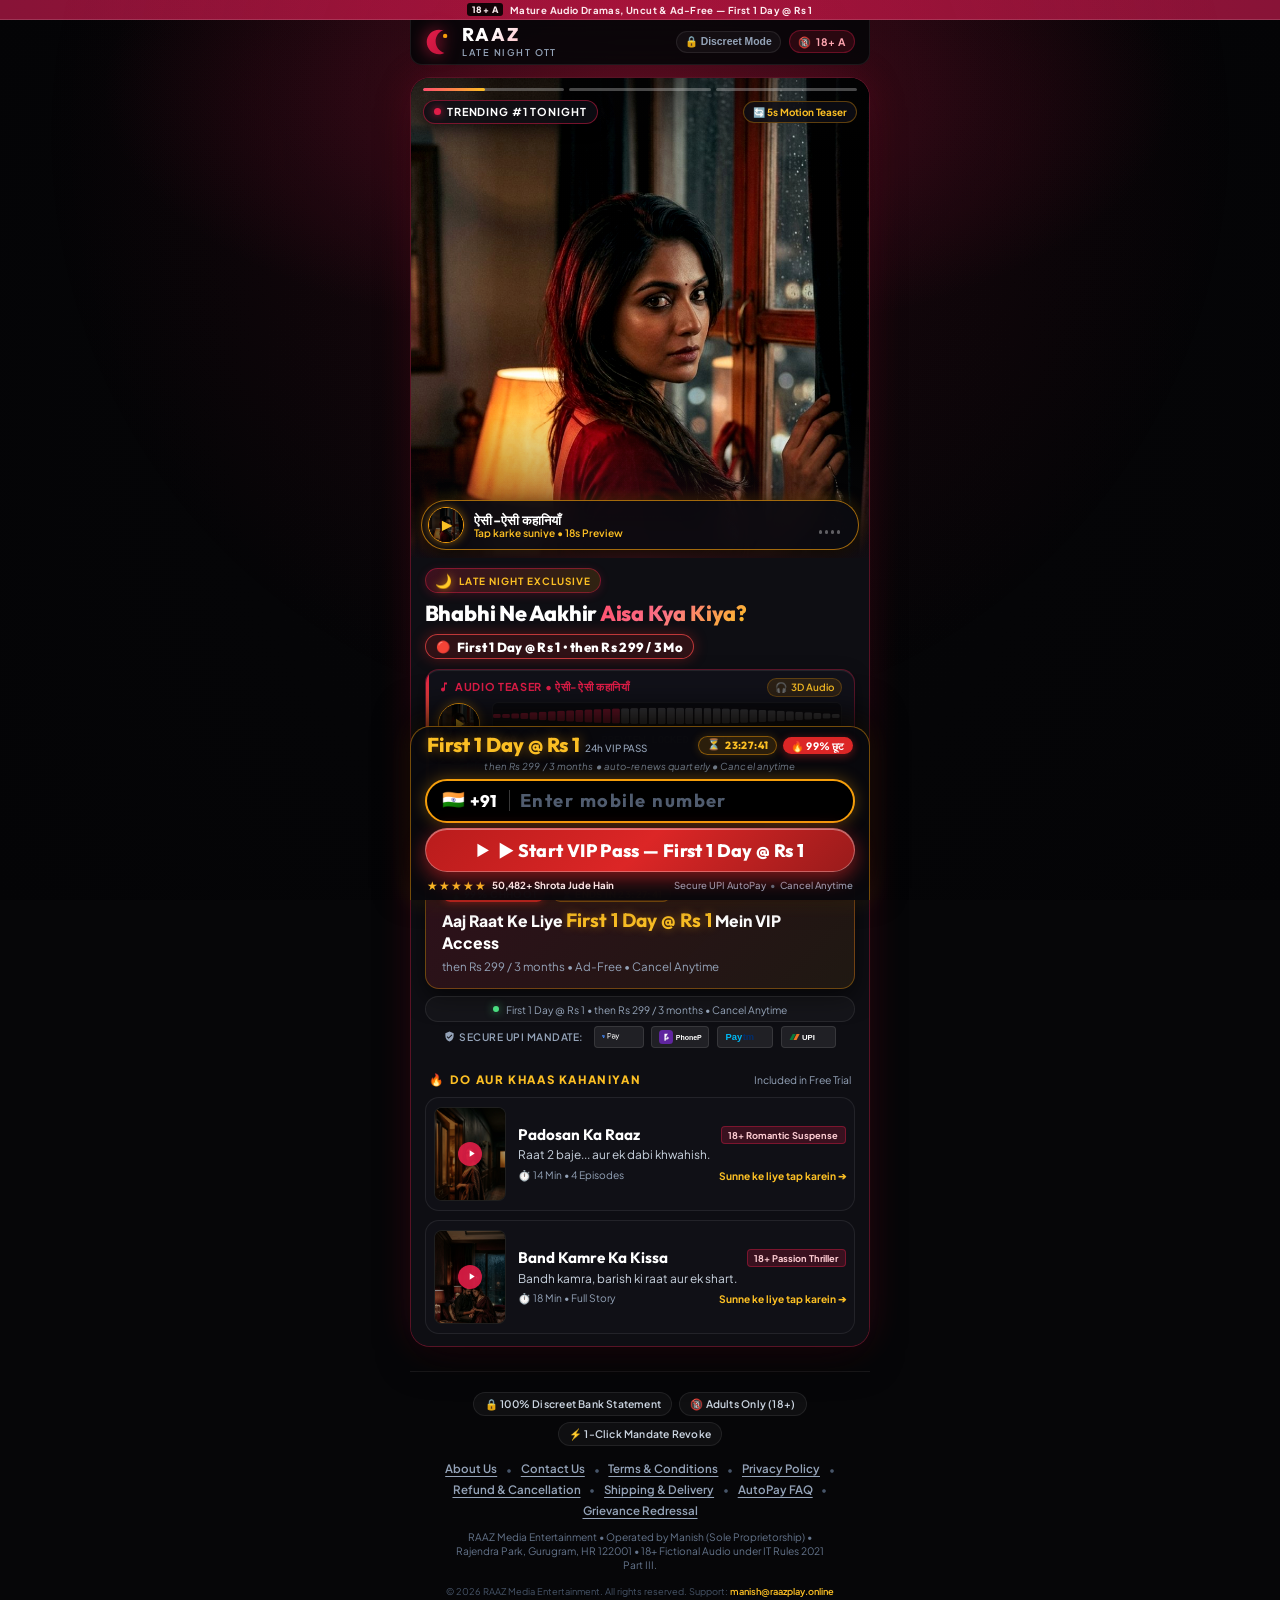
==== commit 44831dd4: "Update footer legal links to direct html pages for crawler and gateway compliance" ====
--- a/index.html
+++ b/index.html
@@ -386,21 +386,21 @@
 
       <!-- Mandatory Payment Gateway & Statutory Regulatory Links -->
       <div class="footer-links">
-        <button type="button" class="footer-legal-btn" data-open-legal="about">About Us</button>
+        <a href="about.html" class="footer-legal-btn" data-open-legal="about">About Us</a>
         <span class="footer-sep">•</span>
-        <button type="button" class="footer-legal-btn" data-open-legal="contact">Contact Us</button>
+        <a href="contact.html" class="footer-legal-btn" data-open-legal="contact">Contact Us</a>
         <span class="footer-sep">•</span>
-        <button type="button" class="footer-legal-btn" data-open-legal="terms">Terms &amp; Conditions</button>
+        <a href="terms.html" class="footer-legal-btn" data-open-legal="terms">Terms &amp; Conditions</a>
         <span class="footer-sep">•</span>
-        <button type="button" class="footer-legal-btn" data-open-legal="privacy">Privacy Policy</button>
+        <a href="privacy.html" class="footer-legal-btn" data-open-legal="privacy">Privacy Policy</a>
         <span class="footer-sep">•</span>
-        <button type="button" class="footer-legal-btn" data-open-legal="refund">Refund &amp; Cancellation</button>
+        <a href="refund.html" class="footer-legal-btn" data-open-legal="refund">Refund &amp; Cancellation</a>
         <span class="footer-sep">•</span>
-        <button type="button" class="footer-legal-btn" data-open-legal="shipping">Shipping &amp; Delivery</button>
+        <a href="shipping.html" class="footer-legal-btn" data-open-legal="shipping">Shipping &amp; Delivery</a>
         <span class="footer-sep">•</span>
-        <button type="button" class="footer-legal-btn" data-open-legal="mandate">AutoPay FAQ</button>
+        <a href="terms.html" class="footer-legal-btn" data-open-legal="mandate">AutoPay FAQ</a>
         <span class="footer-sep">•</span>
-        <button type="button" class="footer-legal-btn" data-open-legal="grievance">Grievance Redressal</button>
+        <a href="contact.html" class="footer-legal-btn" data-open-legal="grievance">Grievance Redressal</a>
       </div>
 
       <p class="footer-disclaimer-text">
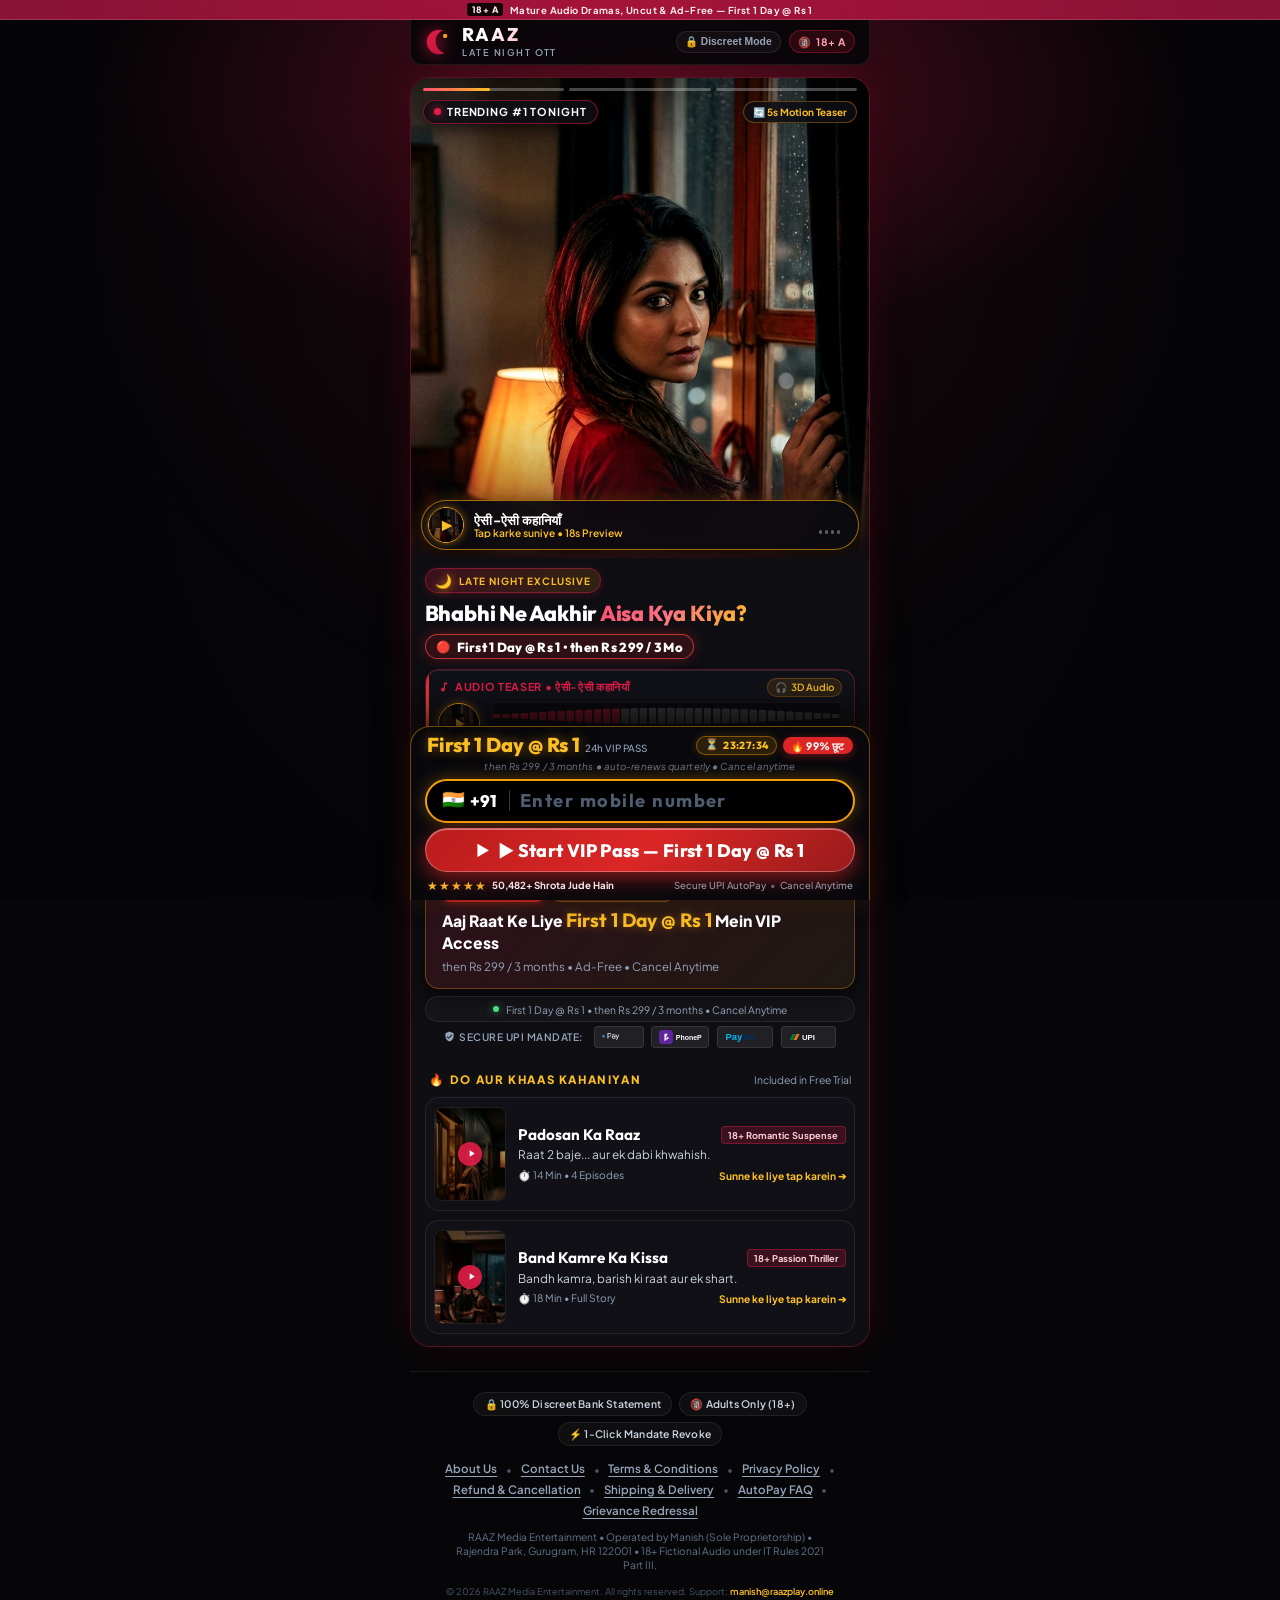
==== commit 43c1dfba: "fix: allow direct page navigation to statutory policy pages from footer links" ====
--- a/index.html
+++ b/index.html
@@ -386,21 +386,21 @@
 
       <!-- Mandatory Payment Gateway & Statutory Regulatory Links -->
       <div class="footer-links">
-        <a href="about.html" class="footer-legal-btn" data-open-legal="about">About Us</a>
+        <a href="about.html" class="footer-legal-btn">About Us</a>
         <span class="footer-sep">•</span>
-        <a href="contact.html" class="footer-legal-btn" data-open-legal="contact">Contact Us</a>
+        <a href="contact.html" class="footer-legal-btn">Contact Us</a>
         <span class="footer-sep">•</span>
-        <a href="terms.html" class="footer-legal-btn" data-open-legal="terms">Terms &amp; Conditions</a>
+        <a href="terms.html" class="footer-legal-btn">Terms &amp; Conditions</a>
         <span class="footer-sep">•</span>
-        <a href="privacy.html" class="footer-legal-btn" data-open-legal="privacy">Privacy Policy</a>
+        <a href="privacy.html" class="footer-legal-btn">Privacy Policy</a>
         <span class="footer-sep">•</span>
-        <a href="refund.html" class="footer-legal-btn" data-open-legal="refund">Refund &amp; Cancellation</a>
+        <a href="refund.html" class="footer-legal-btn">Refund &amp; Cancellation</a>
         <span class="footer-sep">•</span>
-        <a href="shipping.html" class="footer-legal-btn" data-open-legal="shipping">Shipping &amp; Delivery</a>
+        <a href="shipping.html" class="footer-legal-btn">Shipping &amp; Delivery</a>
         <span class="footer-sep">•</span>
-        <a href="terms.html" class="footer-legal-btn" data-open-legal="mandate">AutoPay FAQ</a>
+        <a href="terms.html" class="footer-legal-btn">AutoPay FAQ</a>
         <span class="footer-sep">•</span>
-        <a href="contact.html" class="footer-legal-btn" data-open-legal="grievance">Grievance Redressal</a>
+        <a href="contact.html" class="footer-legal-btn">Grievance Redressal</a>
       </div>
 
       <p class="footer-disclaimer-text">
